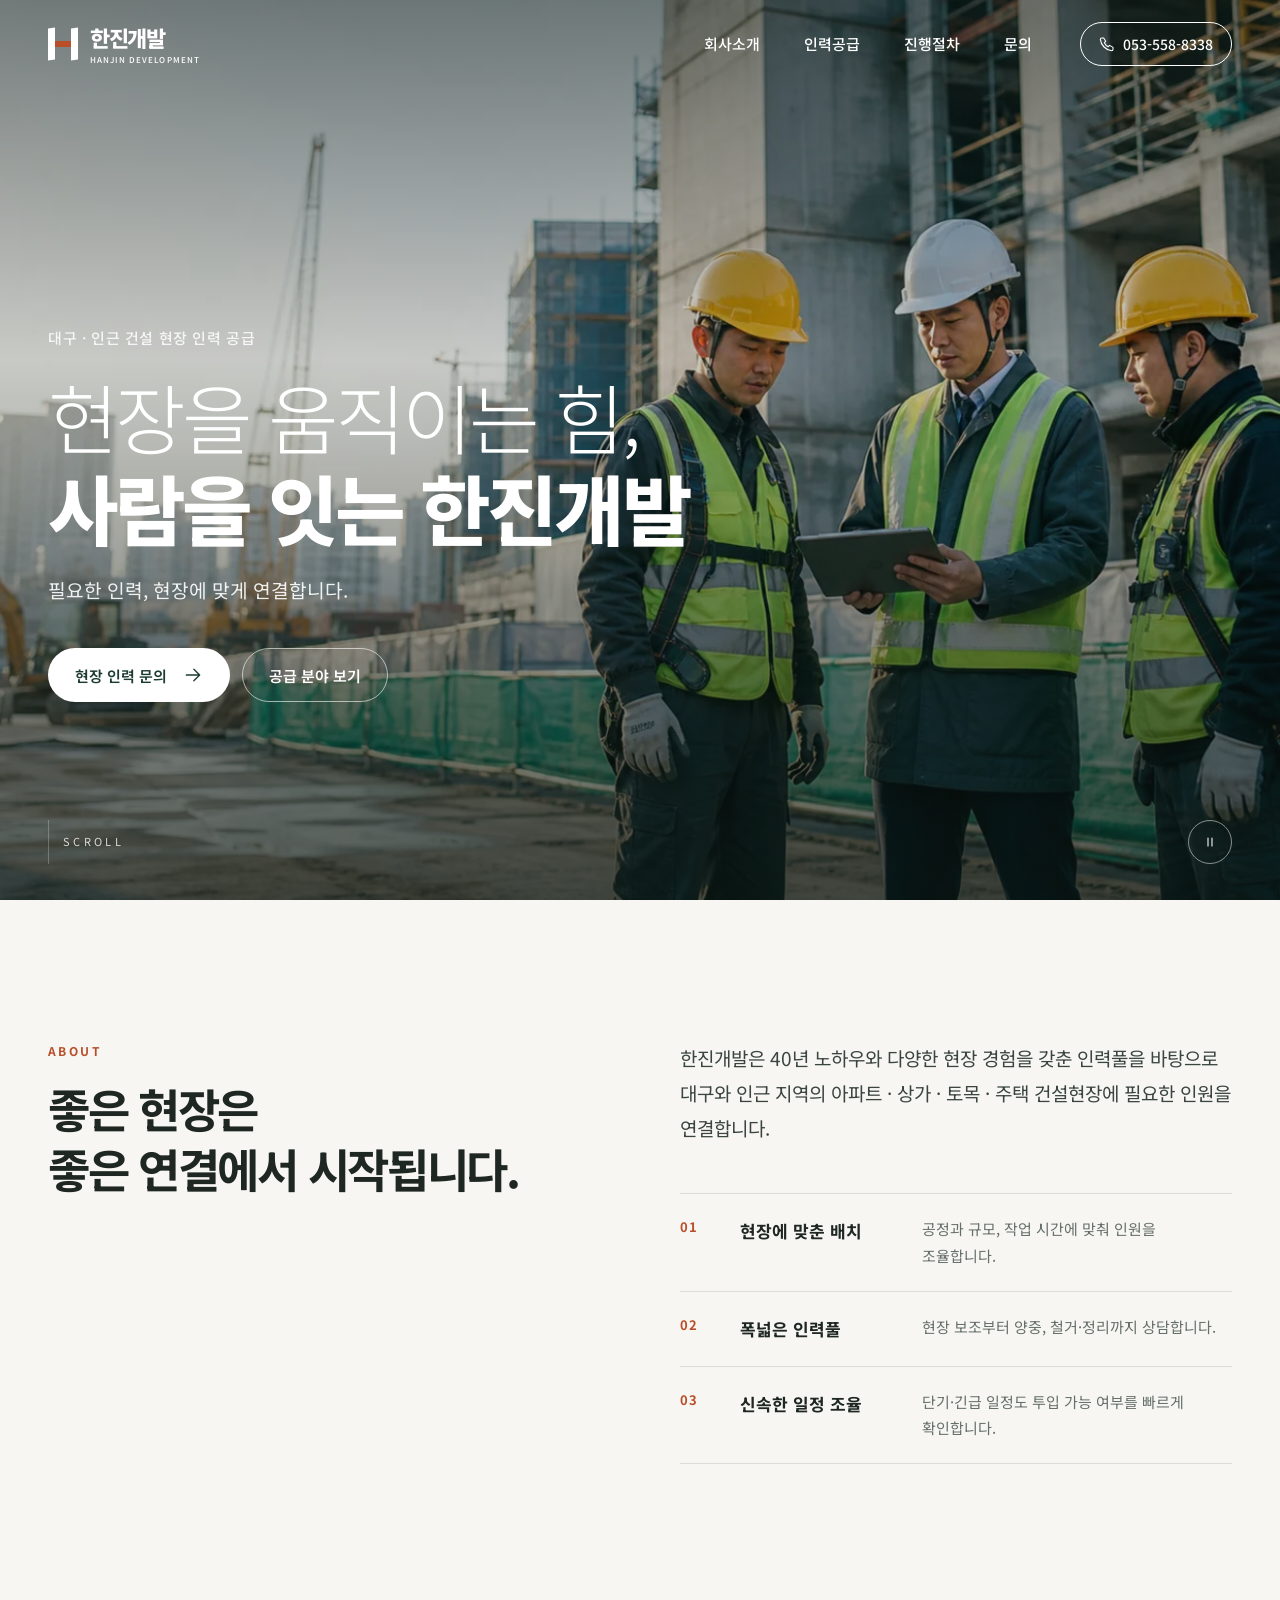
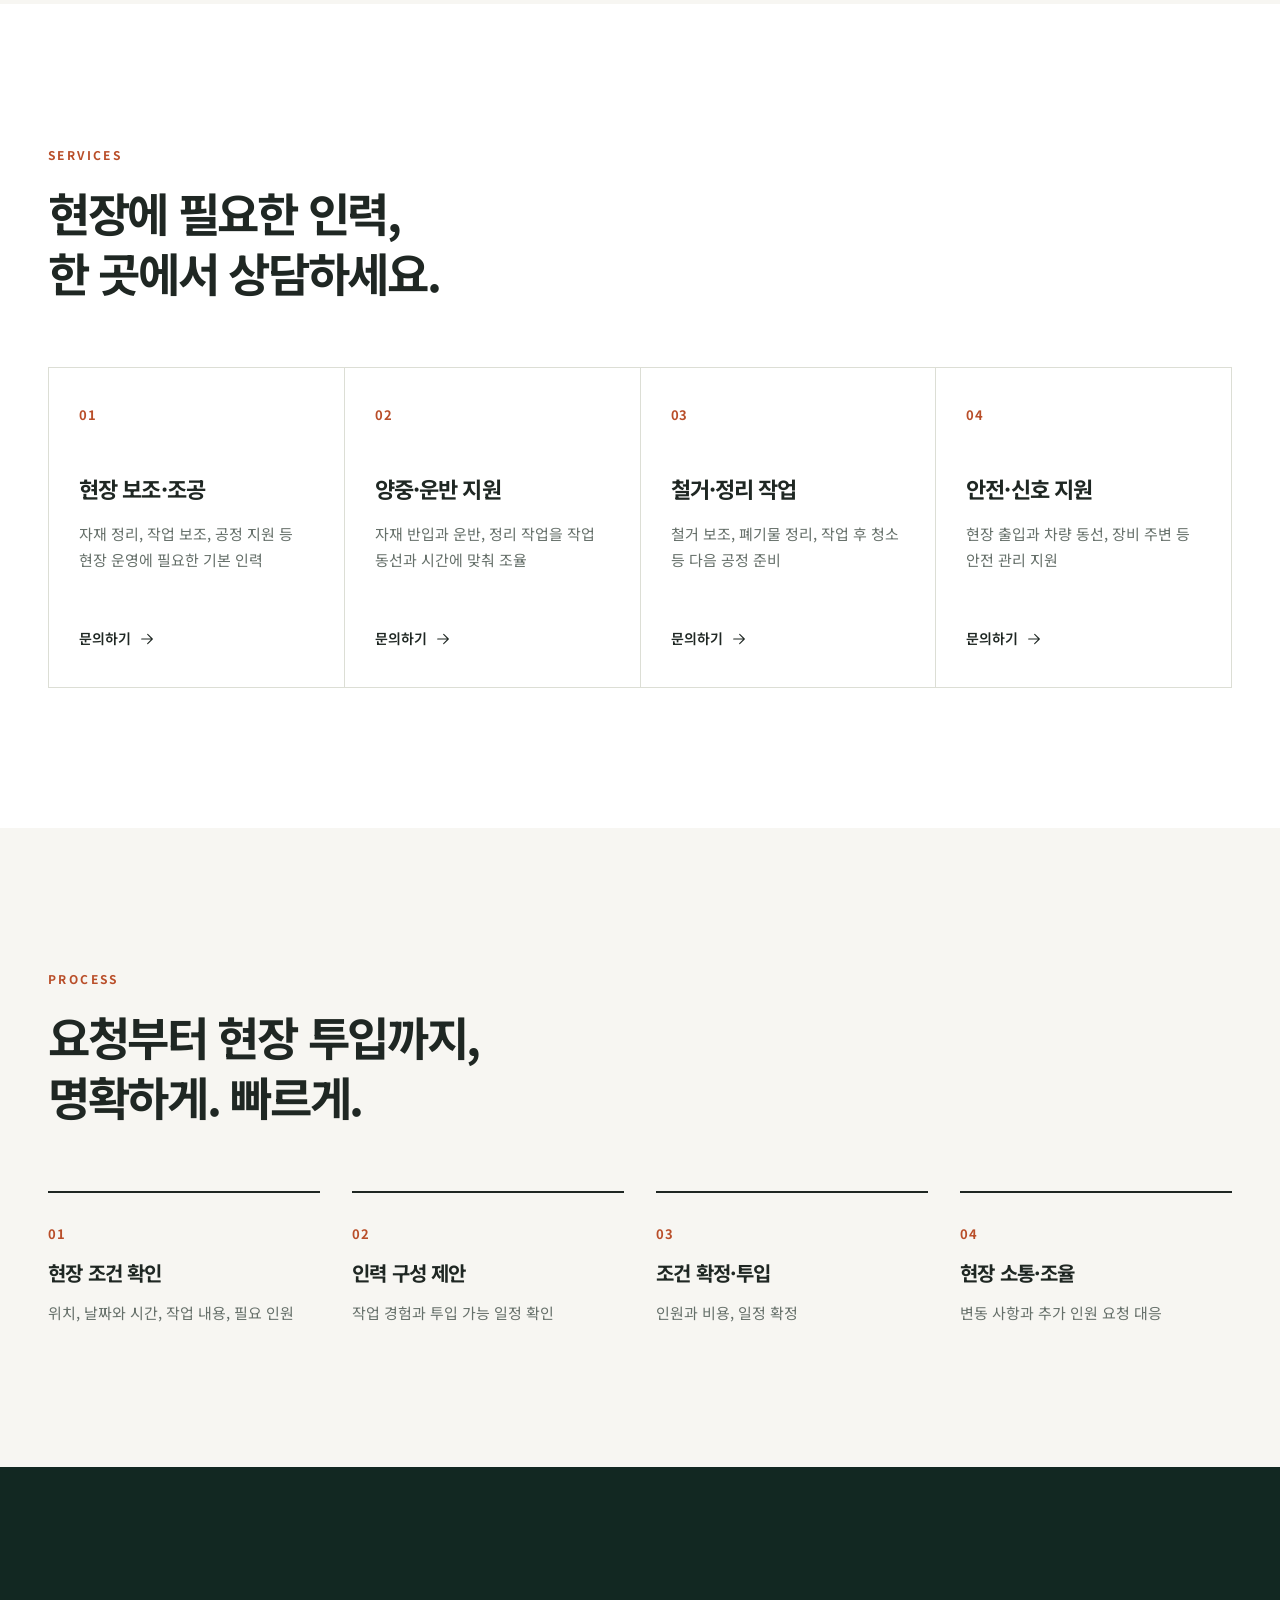
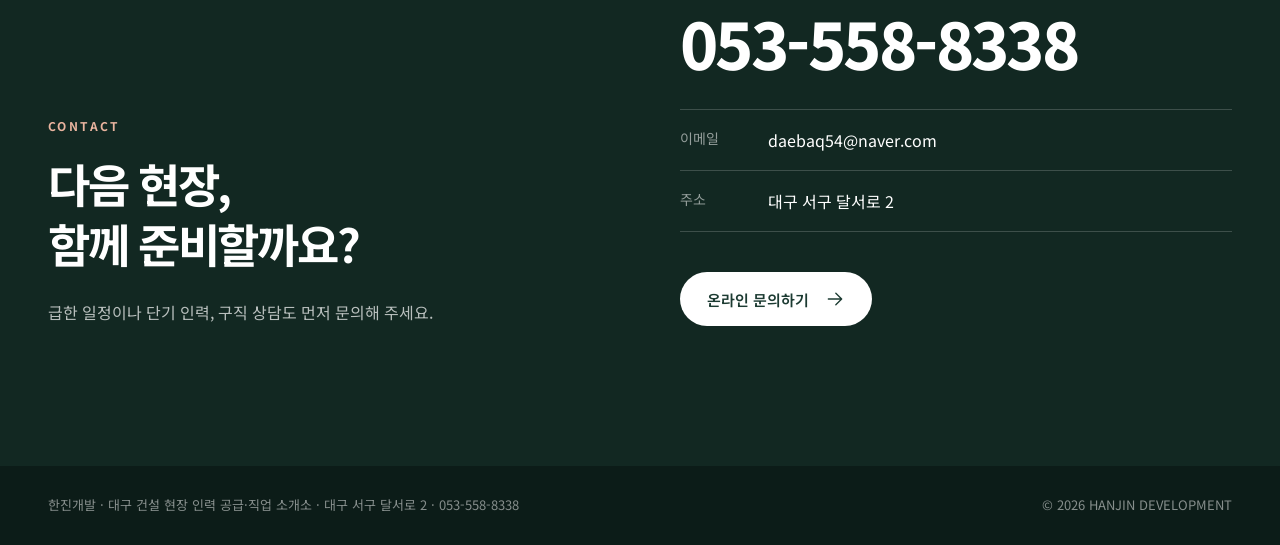
==== stage/index.html @ 6d4c6d48 "Add video-hero stage redesign at /stage/ Full-screen background video hero with a transparent header" ====
<!doctype html>
<html lang="ko">
<head>
  <meta charset="utf-8">
  <meta name="viewport" content="width=device-width, initial-scale=1">
  <meta name="theme-color" content="#1c3b32">
  <meta name="robots" content="noindex">
  <title>한진개발 | 현장과 사람을 잇다</title>
  <meta name="description" content="대구 및 인근 지역 건설 현장 인력 공급 전문 한진개발. 현장 보조, 양중·운반, 철거·정리, 안전·신호 지원을 현장에 맞게 상담합니다. 053-558-8338">
  <meta property="og:title" content="한진개발 | 현장과 사람을 잇다">
  <meta property="og:description" content="필요한 인력, 현장에 맞게 연결합니다. 대구·인근 건설 현장 인력 공급 상담.">
  <meta property="og:type" content="website">
  <meta property="og:locale" content="ko_KR">
  <meta property="og:url" content="https://majitap.github.io/hanjin/stage/">
  <meta property="og:image" content="https://majitap.github.io/hanjin/assets/hero-construction.webp">
  <link rel="icon" type="image/svg+xml" href="../assets/favicon.svg?v=20261015-production">
  <link rel="preconnect" href="https://fonts.googleapis.com">
  <link rel="preconnect" href="https://fonts.gstatic.com" crossorigin>
  <link rel="stylesheet" href="https://fonts.googleapis.com/css2?family=Noto+Sans+KR:wght@300;400;500;700;800&display=swap">
  <link rel="stylesheet" href="styles.css?v=20261016-stage">
  <script src="../email.js?v=20261015-web3forms" defer></script>
  <script src="script.js?v=20261016-stage" defer></script>
</head>
<body>
  <a class="skip-link" href="#main">본문으로 바로가기</a>
  <svg class="svg-defs" xmlns="http://www.w3.org/2000/svg" aria-hidden="true">
    <symbol id="arrow" viewBox="0 0 24 24"><path d="M4 12h15M13 5l7 7-7 7"/></symbol>
    <symbol id="phone" viewBox="0 0 24 24"><path d="m7 3 3 5-2 2c1.4 3 3 4.6 6 6l2-2 5 3v3c0 1-1 2-2 2C10 21 3 14 2 5c0-1 1-2 2-2h3Z"/></symbol>
    <symbol id="pause" viewBox="0 0 24 24"><path d="M9 6v12M15 6v12"/></symbol>
    <symbol id="play" viewBox="0 0 24 24"><path d="M8 5v14l11-7L8 5Z"/></symbol>
  </svg>

  <header class="site-header">
    <div class="header-inner">
      <a class="brand" href="#top" aria-label="한진개발 홈">
        <span class="brand-mark" aria-hidden="true"><i></i><i></i><i></i></span>
        <span class="brand-name">한진개발<small>HANJIN DEVELOPMENT</small></span>
      </a>
      <nav class="main-nav" aria-label="주요 메뉴">
        <a href="#about">회사소개</a><a href="#services">인력공급</a><a href="#process">진행절차</a><a href="#contact">문의</a>
      </nav>
      <a class="header-call" href="tel:053-558-8338"><svg aria-hidden="true" class="icon"><use href="#phone"/></svg><span>053-558-8338</span></a>
      <button class="menu-toggle" type="button" aria-label="메뉴 열기" aria-expanded="false" aria-controls="mobile-nav"><span></span><span></span></button>
    </div>
    <nav id="mobile-nav" class="mobile-nav" aria-label="모바일 메뉴" hidden>
      <a href="#about">회사소개</a><a href="#services">인력공급</a><a href="#process">진행절차</a><a href="#contact">문의</a>
      <a class="mobile-nav-call" href="tel:053-558-8338">053-558-8338</a>
    </nav>
  </header>

  <main id="main">
    <section class="hero" id="top" aria-labelledby="hero-title">
      <video class="hero-video" autoplay muted loop playsinline preload="auto" poster="../assets/hero-construction.webp" aria-hidden="true">
        <source src="assets/hero.mp4" type="video/mp4">
      </video>
      <div class="hero-shade" aria-hidden="true"></div>
      <div class="hero-content">
        <p class="hero-eyebrow">대구 · 인근 건설 현장 인력 공급</p>
        <h1 id="hero-title">현장을 움직이는 힘,<br><strong>사람을 잇는 한진개발</strong></h1>
        <p class="hero-description">필요한 인력, 현장에 맞게 연결합니다.</p>
        <div class="hero-actions">
          <button type="button" class="button button-light" data-inquiry>현장 인력 문의<svg aria-hidden="true" class="icon"><use href="#arrow"/></svg></button>
          <a class="button button-ghost" href="#services">공급 분야 보기</a>
        </div>
      </div>
      <div class="hero-bottom">
        <a class="scroll-cue" href="#about"><span></span>SCROLL</a>
        <button type="button" class="video-toggle" aria-label="배경 영상 일시정지"><svg aria-hidden="true" class="icon"><use href="#pause"/></svg></button>
      </div>
    </section>

    <section class="section about" id="about" aria-labelledby="about-title">
      <div class="container about-grid">
        <div class="reveal">
          <p class="eyebrow">ABOUT</p>
          <h2 id="about-title">좋은 현장은<br>좋은 연결에서 시작됩니다.</h2>
        </div>
        <div class="reveal">
          <p class="lead">한진개발은 40년 노하우와 다양한 현장 경험을 갖춘 인력풀을 바탕으로 대구와 인근 지역의 아파트 · 상가 · 토목 · 주택 건설현장에 필요한 인원을 연결합니다.</p>
          <ul class="strengths">
            <li><span>01</span><strong>현장에 맞춘 배치</strong><p>공정과 규모, 작업 시간에 맞춰 인원을 조율합니다.</p></li>
            <li><span>02</span><strong>폭넓은 인력풀</strong><p>현장 보조부터 양중, 철거·정리까지 상담합니다.</p></li>
            <li><span>03</span><strong>신속한 일정 조율</strong><p>단기·긴급 일정도 투입 가능 여부를 빠르게 확인합니다.</p></li>
          </ul>
        </div>
      </div>
    </section>

    <section class="section services" id="services" aria-labelledby="services-title">
      <div class="container">
        <div class="section-heading reveal">
          <p class="eyebrow">SERVICES</p>
          <h2 id="services-title">현장에 필요한 인력,<br>한 곳에서 상담하세요.</h2>
        </div>
        <div class="service-grid">
          <button type="button" class="service-card reveal" data-service="현장 보조·조공"><span class="service-number">01</span><strong>현장 보조·조공</strong><span class="service-text">자재 정리, 작업 보조, 공정 지원 등 현장 운영에 필요한 기본 인력</span><span class="service-link">문의하기<svg aria-hidden="true" class="icon"><use href="#arrow"/></svg></span></button>
          <button type="button" class="service-card reveal" data-service="양중·운반 지원"><span class="service-number">02</span><strong>양중·운반 지원</strong><span class="service-text">자재 반입과 운반, 정리 작업을 작업 동선과 시간에 맞춰 조율</span><span class="service-link">문의하기<svg aria-hidden="true" class="icon"><use href="#arrow"/></svg></span></button>
          <button type="button" class="service-card reveal" data-service="철거·정리 작업"><span class="service-number">03</span><strong>철거·정리 작업</strong><span class="service-text">철거 보조, 폐기물 정리, 작업 후 청소 등 다음 공정 준비</span><span class="service-link">문의하기<svg aria-hidden="true" class="icon"><use href="#arrow"/></svg></span></button>
          <button type="button" class="service-card reveal" data-service="안전·신호 지원"><span class="service-number">04</span><strong>안전·신호 지원</strong><span class="service-text">현장 출입과 차량 동선, 장비 주변 등 안전 관리 지원</span><span class="service-link">문의하기<svg aria-hidden="true" class="icon"><use href="#arrow"/></svg></span></button>
        </div>
      </div>
    </section>

    <section class="section process" id="process" aria-labelledby="process-title">
      <div class="container">
        <div class="section-heading reveal">
          <p class="eyebrow">PROCESS</p>
          <h2 id="process-title">요청부터 현장 투입까지,<br>명확하게. 빠르게.</h2>
        </div>
        <ol class="process-steps reveal">
          <li><span>01</span><strong>현장 조건 확인</strong><p>위치, 날짜와 시간, 작업 내용, 필요 인원</p></li>
          <li><span>02</span><strong>인력 구성 제안</strong><p>작업 경험과 투입 가능 일정 확인</p></li>
          <li><span>03</span><strong>조건 확정·투입</strong><p>인원과 비용, 일정 확정</p></li>
          <li><span>04</span><strong>현장 소통·조율</strong><p>변동 사항과 추가 인원 요청 대응</p></li>
        </ol>
      </div>
    </section>

    <section class="contact" id="contact" aria-labelledby="contact-title">
      <div class="container contact-grid">
        <div class="reveal">
          <p class="eyebrow">CONTACT</p>
          <h2 id="contact-title">다음 현장,<br>함께 준비할까요?</h2>
          <p class="contact-text">급한 일정이나 단기 인력, 구직 상담도 먼저 문의해 주세요.</p>
        </div>
        <div class="contact-info reveal">
          <a class="contact-phone" href="tel:053-558-8338" aria-label="053-558-8338 전화 상담">053-558-8338</a>
          <dl>
            <div><dt>이메일</dt><dd><a href="mailto:daebaq54@naver.com">daebaq54@naver.com</a></dd></div>
            <div><dt>주소</dt><dd><a href="https://map.naver.com/p/entry/place/19593940" target="_blank" rel="noopener noreferrer">대구 서구 달서로 2</a></dd></div>
          </dl>
          <button type="button" class="button button-light" data-inquiry>온라인 문의하기<svg aria-hidden="true" class="icon"><use href="#arrow"/></svg></button>
        </div>
      </div>
    </section>
  </main>

  <footer class="site-footer"><div class="container footer-inner"><p>한진개발 · 대구 건설 현장 인력 공급·직업 소개소 · 대구 서구 달서로 2 · 053-558-8338</p><p>© <span id="year">2026</span> HANJIN DEVELOPMENT</p></div></footer>

  <dialog class="inquiry-dialog" id="inquiry-dialog" aria-labelledby="inquiry-title"><div class="dialog-content"><button type="button" class="dialog-close" aria-label="문의 작성 닫기">×</button><p class="eyebrow">BUSINESS INQUIRY</p><h2 id="inquiry-title">현장 정보를 알려주세요.</h2><p class="dialog-intro">현장 조건과 연락처를 남겨 주시면 확인 후 안내해 드립니다.<br>작성 후 ‘문의 보내기’를 누르면 바로 접수됩니다.</p><form id="inquiry-form" data-access-key="8304c623-6777-4d4a-8711-2b4ab01175df"><input class="form-honeypot" type="text" name="botcheck" tabindex="-1" autocomplete="off" aria-hidden="true"><label>작업 분야<select name="service" id="inquiry-service"><option>현장 보조·조공</option><option>양중·운반 지원</option><option>철거·정리 작업</option><option>안전·신호 지원</option><option>기타 업무</option></select></label><label>현장 위치<input name="location" autocomplete="off" placeholder="예: 대구 서구 ○○ 현장" maxlength="150" required></label><div class="form-two"><label>투입 희망 날짜<input name="date" type="date" required></label><label>필요 인원<input name="count" type="number" min="1" max="999" placeholder="명" required></label></div><label>담당자 연락처<input name="contact" type="text" autocomplete="off" placeholder="회신받을 전화번호 혹은 이메일 주소" maxlength="254" required></label><label>요청 내용 <span class="optional">선택</span><textarea name="notes" rows="3" placeholder="작업 시간, 업무 내용 등을 적어주세요." maxlength="1500"></textarea></label><div class="form-actions"><button type="submit" class="button button-green"><span class="submit-label">문의 보내기</span><svg aria-hidden="true" class="icon"><use href="#arrow"/></svg></button><button type="button" class="button button-outline" id="copy-inquiry">내용 복사</button></div><p class="form-privacy">입력하신 문의 내용과 연락처는 상담을 위해 메일로 전달됩니다.</p><p class="form-status" id="form-status" role="status" aria-live="polite"></p></form><div id="copy-fallback" hidden><label for="inquiry-preview">문의 내용 (선택해서 복사해 주세요)</label><textarea id="inquiry-preview" rows="8" readonly></textarea></div></div></dialog>
</body>
</html>
---- stage/styles.css ----
:root{--green:#1c3b32;--green-deep:#122822;--orange:#b94e29;--ink:#1f2723;--muted:#66706a;--paper:#f7f6f2;--line:#dcded5;--font:'Noto Sans KR','Malgun Gothic',sans-serif;--header:88px}
*,*::before,*::after{box-sizing:border-box}
html{scroll-behavior:smooth;scroll-padding-top:var(--header)}
body{margin:0;background:var(--paper);color:var(--ink);font-family:var(--font);font-size:16px;line-height:1.75;word-break:keep-all;-webkit-font-smoothing:antialiased}
body.dialog-open,body.menu-open{overflow:hidden}
a{color:inherit;text-decoration:none}
button,input,select,textarea{font:inherit;color:inherit}
button{cursor:pointer}
h1,h2,p,ol,ul,dl,dd{margin:0}
ol,ul{padding:0;list-style:none}
svg{fill:none;stroke:currentColor;stroke-width:1.6;stroke-linecap:round;stroke-linejoin:round}
.icon{width:20px;height:20px;flex-shrink:0}
.svg-defs{position:absolute;width:0;height:0;overflow:hidden}
a:focus-visible,button:focus-visible{outline:3px solid var(--orange);outline-offset:4px}
.skip-link{position:fixed;top:-100px;left:20px;background:var(--green);color:#fff;padding:12px;z-index:100}
.skip-link:focus{top:12px}
.container{width:min(1200px,calc(100% - 96px));margin-inline:auto}
.eyebrow{color:var(--orange);font-size:12px;font-weight:700;letter-spacing:.2em}

/* Header: transparent over the video, solid once scrolled */
.site-header{position:fixed;inset:0 0 auto;z-index:30;color:#fff;transition:background .3s,color .3s,box-shadow .3s}
.site-header.is-solid{background:rgba(247,246,242,.96);color:var(--ink);box-shadow:0 1px 0 var(--line);backdrop-filter:blur(12px)}
.header-inner{height:var(--header);display:flex;align-items:center;gap:48px;padding-inline:48px}
.brand{display:flex;align-items:center;gap:12px}
.brand-mark{position:relative;display:block;width:30px;height:32px}
.brand-mark i{position:absolute;top:0;left:0;width:7px;height:32px;background:currentColor;transform:skewY(-9deg)}
.brand-mark i:nth-child(2){left:23px}
.brand-mark i:nth-child(3){left:7px;top:13px;width:16px;height:6px;transform:none;background:var(--orange)}
.brand-name{font-size:22px;font-weight:800;letter-spacing:-.06em;line-height:1.2}
.brand-name small{display:block;margin-top:5px;font-size:8px;letter-spacing:.14em;font-weight:500}
.main-nav{display:flex;gap:44px;margin-left:auto;font-size:15px;font-weight:500}
.main-nav a{position:relative;padding:8px 0}
.main-nav a::after{content:'';position:absolute;left:0;right:0;bottom:2px;height:2px;background:var(--orange);transform:scaleX(0);transition:transform .25s}
.main-nav a:hover::after,.main-nav a[aria-current]::after{transform:scaleX(1)}
.header-call{display:flex;align-items:center;gap:8px;padding:9px 18px;border:1px solid currentColor;border-radius:999px;font-size:14px;font-weight:500;transition:background .2s,color .2s}
.header-call .icon{width:16px;height:16px}
.header-call:hover{background:#fff;color:var(--green)}
.site-header.is-solid .header-call:hover{background:var(--green);border-color:var(--green);color:#fff}
.menu-toggle{display:none;position:relative;width:44px;height:44px;margin-left:auto;border:0;background:transparent}
.menu-toggle span{position:absolute;left:10px;right:10px;height:2px;background:currentColor;transition:transform .25s}
.menu-toggle span:first-child{top:17px}
.menu-toggle span:last-child{top:25px}
.menu-toggle[aria-expanded=true] span:first-child{transform:translateY(4px) rotate(45deg)}
.menu-toggle[aria-expanded=true] span:last-child{transform:translateY(-4px) rotate(-45deg)}
.mobile-nav{position:fixed;inset:var(--header) 0 0;background:var(--green-deep);color:#fff;display:flex;flex-direction:column;padding:32px 28px;gap:4px}
.mobile-nav[hidden]{display:none}
.mobile-nav a{padding:14px 0;font-size:26px;font-weight:700;letter-spacing:-.04em;border-bottom:1px solid rgba(255,255,255,.12)}
.mobile-nav .mobile-nav-call{margin-top:auto;border:0;color:#e9b49f;font-size:22px}
body.menu-open .site-header{background:var(--green-deep);color:#fff;box-shadow:none}

/* Hero */
.hero{position:relative;height:100vh;height:100svh;min-height:560px;overflow:hidden;color:#fff;background:var(--green-deep) url('../assets/hero-construction.webp') center/cover}
.hero-video{position:absolute;inset:0;width:100%;height:100%;object-fit:cover}
.hero-shade{position:absolute;inset:0;background:linear-gradient(180deg,rgba(10,22,18,.55) 0%,rgba(10,22,18,.2) 40%,rgba(10,22,18,.7) 100%)}
.hero-content{position:absolute;left:0;right:0;bottom:22%;width:min(1200px,calc(100% - 96px));margin-inline:auto;animation:rise 1.2s .2s both}
.hero-eyebrow{font-size:15px;letter-spacing:.04em;font-weight:500;opacity:.85}
.hero h1{margin-top:20px;font-size:clamp(38px,6vw,84px);line-height:1.18;letter-spacing:-.05em;font-weight:300}
.hero h1 strong{font-weight:800}
.hero-description{margin-top:22px;font-size:clamp(16px,1.5vw,20px);opacity:.9}
.hero-actions{display:flex;gap:12px;margin-top:40px;flex-wrap:wrap}
.hero-bottom{position:absolute;left:0;right:0;bottom:36px;width:min(1200px,calc(100% - 96px));margin-inline:auto;display:flex;align-items:center;justify-content:space-between}
.scroll-cue{display:flex;align-items:center;gap:14px;font-size:11px;letter-spacing:.3em;opacity:.8}
.scroll-cue span{position:relative;width:1px;height:44px;background:rgba(255,255,255,.3);overflow:hidden}
.scroll-cue span::after{content:'';position:absolute;left:0;top:-50%;width:1px;height:50%;background:#fff;animation:cue 2s infinite}
.video-toggle{display:grid;place-items:center;width:44px;height:44px;border:1px solid rgba(255,255,255,.5);border-radius:50%;background:transparent;color:#fff}
.video-toggle .icon{width:16px;height:16px}
.video-toggle:hover{background:rgba(255,255,255,.15)}
@keyframes rise{from{opacity:0;transform:translateY(30px)}to{opacity:1;transform:none}}
@keyframes cue{to{top:100%}}

/* Buttons */
.button{display:inline-flex;align-items:center;justify-content:center;gap:16px;min-height:54px;padding:14px 26px;border:1px solid transparent;border-radius:999px;font-size:15px;font-weight:600;line-height:1.4;transition:background .2s,color .2s,transform .2s}
.button:hover{transform:translateY(-2px)}
.button-light{background:#fff;color:var(--green)}
.button-light:hover{background:var(--orange);color:#fff}
.button-ghost{border-color:rgba(255,255,255,.6);color:#fff}
.button-ghost:hover{background:rgba(255,255,255,.12)}
.button-green{background:var(--green);color:#fff}
.button-green:hover{background:#2c5043}
.button-outline{border-color:#98a39a;background:transparent}

/* Sections */
.section{padding-block:140px}
.section h2,.contact h2{margin-top:18px;font-size:clamp(30px,3.6vw,48px);line-height:1.3;letter-spacing:-.05em;font-weight:700}
.section-heading{margin-bottom:64px}
.about-grid{display:grid;grid-template-columns:1fr 1fr;gap:80px;align-items:start}
.lead{font-size:19px;line-height:1.85;color:#3b4540}
.strengths{margin-top:48px;border-top:1px solid var(--line)}
.strengths li{display:grid;grid-template-columns:48px 170px 1fr;gap:12px;padding:22px 0;border-bottom:1px solid var(--line);color:var(--muted);font-size:15px}
.strengths span,.process-steps span,.service-number{color:var(--orange);font-weight:700;font-size:13px;letter-spacing:.06em}
.strengths strong{color:var(--ink);font-size:17px}
.services{background:#fff}
.service-grid{display:grid;grid-template-columns:repeat(4,1fr);border-top:1px solid var(--line);border-left:1px solid var(--line)}
.service-card{display:flex;flex-direction:column;align-items:flex-start;gap:14px;min-height:320px;padding:36px 30px;border:0;border-right:1px solid var(--line);border-bottom:1px solid var(--line);background:transparent;text-align:left;transition:background .3s,color .3s}
.service-card strong{font-size:22px;letter-spacing:-.04em;margin-top:28px}
.service-text{color:var(--muted);font-size:15px;line-height:1.7;transition:color .3s}
.service-link{display:flex;align-items:center;gap:8px;margin-top:auto;font-size:14px;font-weight:600}
.service-link .icon{width:16px;height:16px;transition:transform .25s}
.service-card:hover{background:var(--green);color:#fff}
.service-card:hover .service-text{color:rgba(255,255,255,.75)}
.service-card:hover .service-link .icon{transform:translateX(5px)}
.process-steps{display:grid;grid-template-columns:repeat(4,1fr);gap:32px;counter-reset:step}
.process-steps li{position:relative;display:flex;flex-direction:column;gap:10px;padding-top:30px;border-top:2px solid var(--ink);color:var(--muted);font-size:15px}
.process-steps strong{color:var(--ink);font-size:20px;letter-spacing:-.04em}
.contact{padding-block:140px;background:var(--green-deep);color:#fff}
.contact-grid{display:grid;grid-template-columns:1fr 1fr;gap:80px;align-items:end}
.contact .eyebrow{color:#e9b49f}
.contact-text{margin-top:24px;color:rgba(255,255,255,.7)}
.contact-phone{display:block;font-size:clamp(40px,5vw,68px);font-weight:800;letter-spacing:-.04em;line-height:1.1;transition:color .2s}
.contact-phone:hover{color:#e9b49f}
.contact-info dl{margin:32px 0 40px;border-top:1px solid rgba(255,255,255,.18)}
.contact-info dl div{display:flex;gap:24px;padding:16px 0;border-bottom:1px solid rgba(255,255,255,.18)}
.contact-info dt{width:64px;color:rgba(255,255,255,.55);font-size:14px}
.contact-info dd a:hover{text-decoration:underline;text-underline-offset:4px}
.site-footer{background:#0c1c18;color:rgba(255,255,255,.5);font-size:13px;padding-block:28px}
.footer-inner{display:flex;justify-content:space-between;gap:20px;flex-wrap:wrap}

/* Scroll reveal (enabled by script.js) */
.js .reveal{opacity:0;transform:translateY(36px);transition:opacity .9s,transform .9s}
.js .reveal.is-visible{opacity:1;transform:none}
.service-grid .reveal:nth-child(2){transition-delay:.1s}
.service-grid .reveal:nth-child(3){transition-delay:.2s}
.service-grid .reveal:nth-child(4){transition-delay:.3s}

/* Inquiry dialog (same form as the production page) */
.inquiry-dialog{border:0;border-radius:8px;padding:0;width:min(580px,calc(100% - 32px));max-height:calc(100svh - 40px);background:var(--paper);color:var(--ink);box-shadow:0 24px 90px #091d2140}
.inquiry-dialog::backdrop{background:#0c231ecc;backdrop-filter:blur(3px)}
.dialog-content{position:relative;padding:38px}
.dialog-close{position:absolute;right:20px;top:16px;background:transparent;border:0;font-size:28px;line-height:1;width:35px;height:35px}
.dialog-content h2{font-size:26px;margin-top:13px;font-weight:700;letter-spacing:-.04em}
.dialog-intro{font-size:15px;color:var(--muted);margin:13px 0 26px}
.dialog-content label{display:block;font-size:15px;font-weight:500;margin-bottom:17px}
.dialog-content input,.dialog-content select,.dialog-content textarea{display:block;width:100%;padding:11px 13px;margin-top:7px;background:#fff;border:1px solid #cbd0c5;border-radius:3px;line-height:1.5;color:var(--ink);font-size:16px}
.dialog-content input:focus,.dialog-content select:focus,.dialog-content textarea:focus{outline:2px solid var(--green);outline-offset:1px}
.dialog-content textarea{resize:vertical}
.form-two{display:grid;grid-template-columns:1fr 1fr;gap:15px}
.optional{font-size:12px;color:var(--muted);font-weight:400;margin-left:6px}
.form-actions{display:flex;gap:10px}
.form-actions .button{flex:1;gap:10px;min-height:50px;padding:12px;border-radius:4px}
.form-actions .button-outline{flex:.65}
.form-actions .button:disabled{cursor:wait;opacity:.65;transform:none}
.form-privacy{font-size:12px;line-height:1.7;margin-top:13px;color:var(--muted)}
.form-status{font-size:14px;line-height:1.6;color:var(--green);margin-top:15px}
.form-status:empty{margin-top:0}
.form-status[data-state]{padding:13px 15px;margin-top:16px;border:1px solid #c5d2c7;border-radius:3px;background:#e8eee5}
.form-status[data-state=error]{color:#923d29;background:#f8ebe5;border-color:#e8c1b0}
.form-status[data-state=sending]{color:var(--muted);background:#eeede6;border-color:var(--line)}
.form-honeypot{display:none!important}
#copy-fallback textarea{width:100%;margin-top:8px}

@media (max-width:1024px){
  .main-nav{gap:28px}
  .header-inner{gap:28px;padding-inline:32px}
  .service-grid{grid-template-columns:repeat(2,1fr)}
  .process-steps{grid-template-columns:repeat(2,1fr);row-gap:48px}
}
@media (max-width:860px){
  :root{--header:68px}
  .container,.hero-content,.hero-bottom{width:calc(100% - 48px)}
  .header-inner{padding-inline:20px}
  .brand-name{font-size:19px}
  .main-nav,.header-call{display:none}
  .menu-toggle{display:block}
  .hero-content{bottom:20%}
  .hero-actions .button{flex:1 1 auto}
  .section,.contact{padding-block:96px}
  .section-heading{margin-bottom:44px}
  .about-grid,.contact-grid{grid-template-columns:1fr;gap:44px}
  .lead{font-size:17px}
  .strengths li{grid-template-columns:40px 1fr;row-gap:4px}
  .strengths li p{grid-column:2}
}
@media (max-width:560px){
  .service-grid,.process-steps{grid-template-columns:1fr}
  .service-card{min-height:auto;padding:30px 24px}
  .service-card strong{margin-top:8px}
  .dialog-content{padding:32px 22px}
  .form-actions{flex-direction:column}
}
@media (prefers-reduced-motion:reduce){
  html{scroll-behavior:auto}
  .hero-content,.scroll-cue span::after{animation:none}
  .js .reveal{opacity:1;transform:none;transition:none}
}
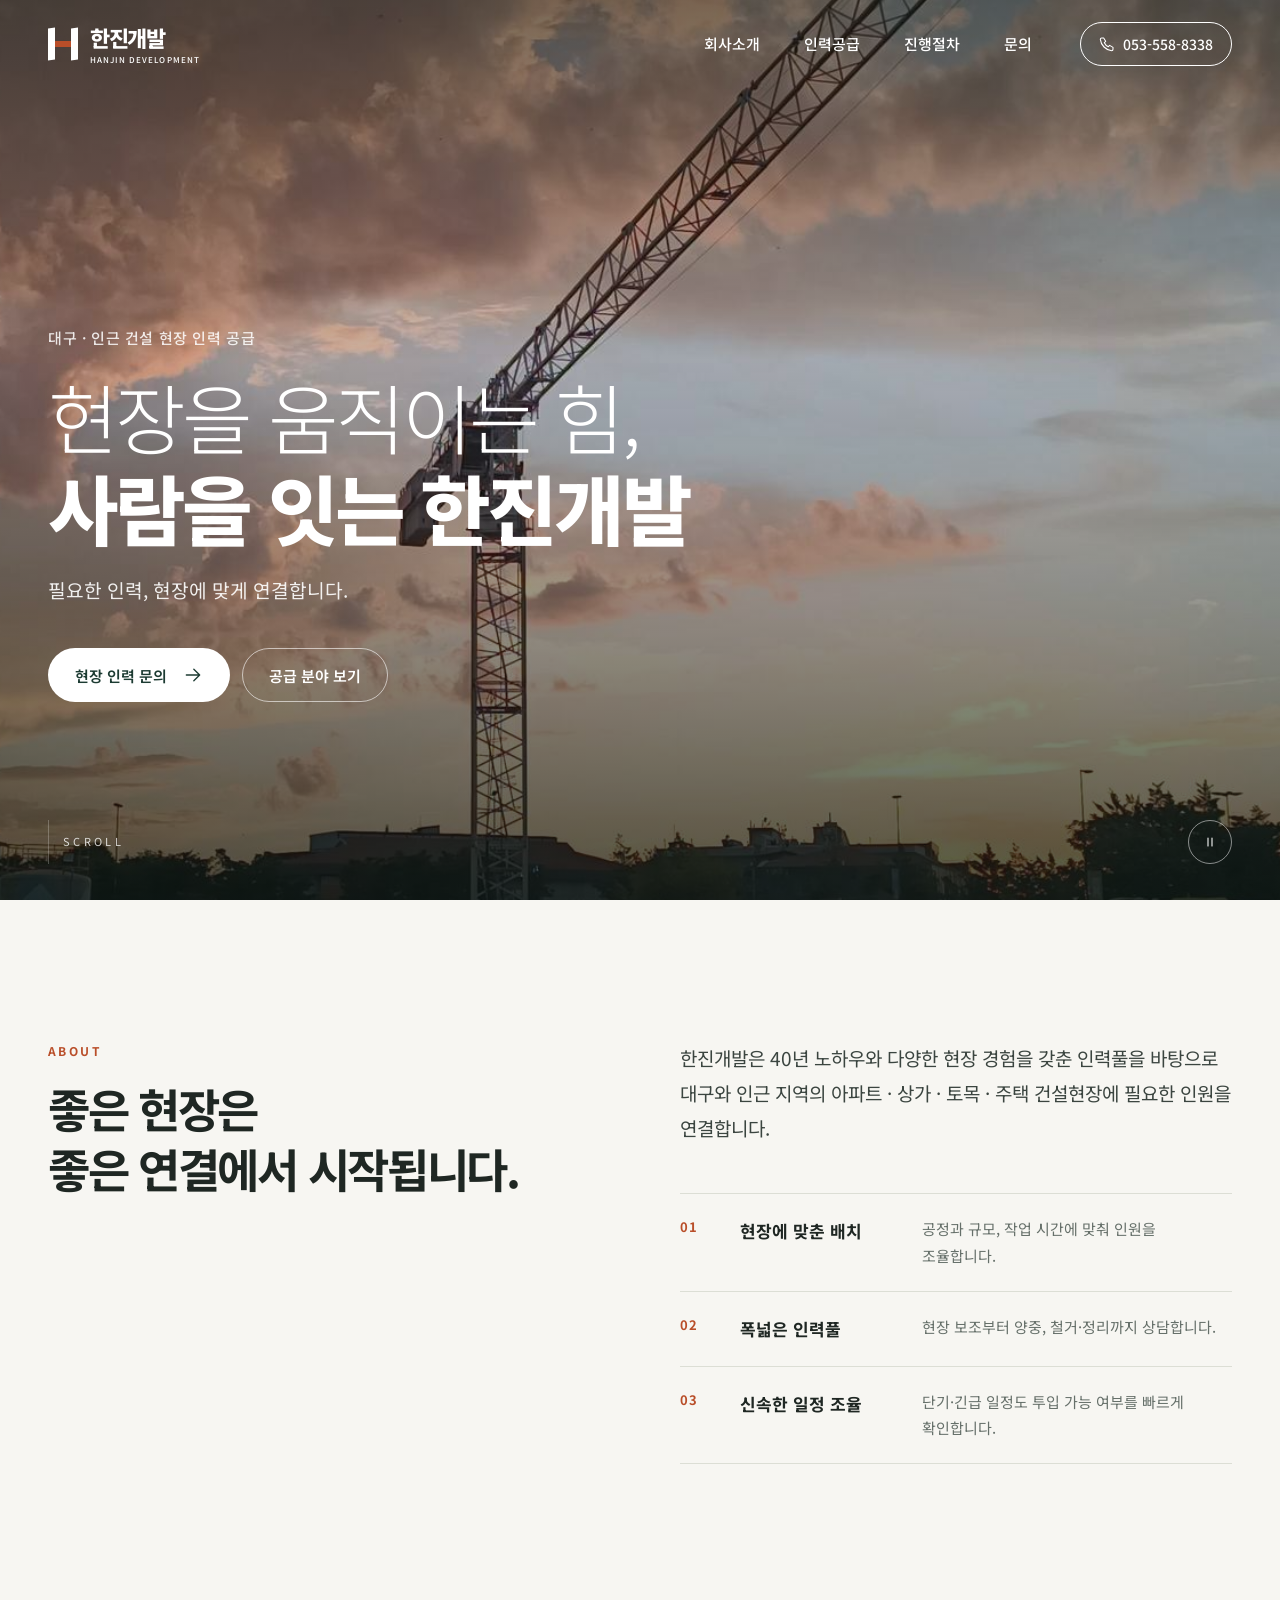
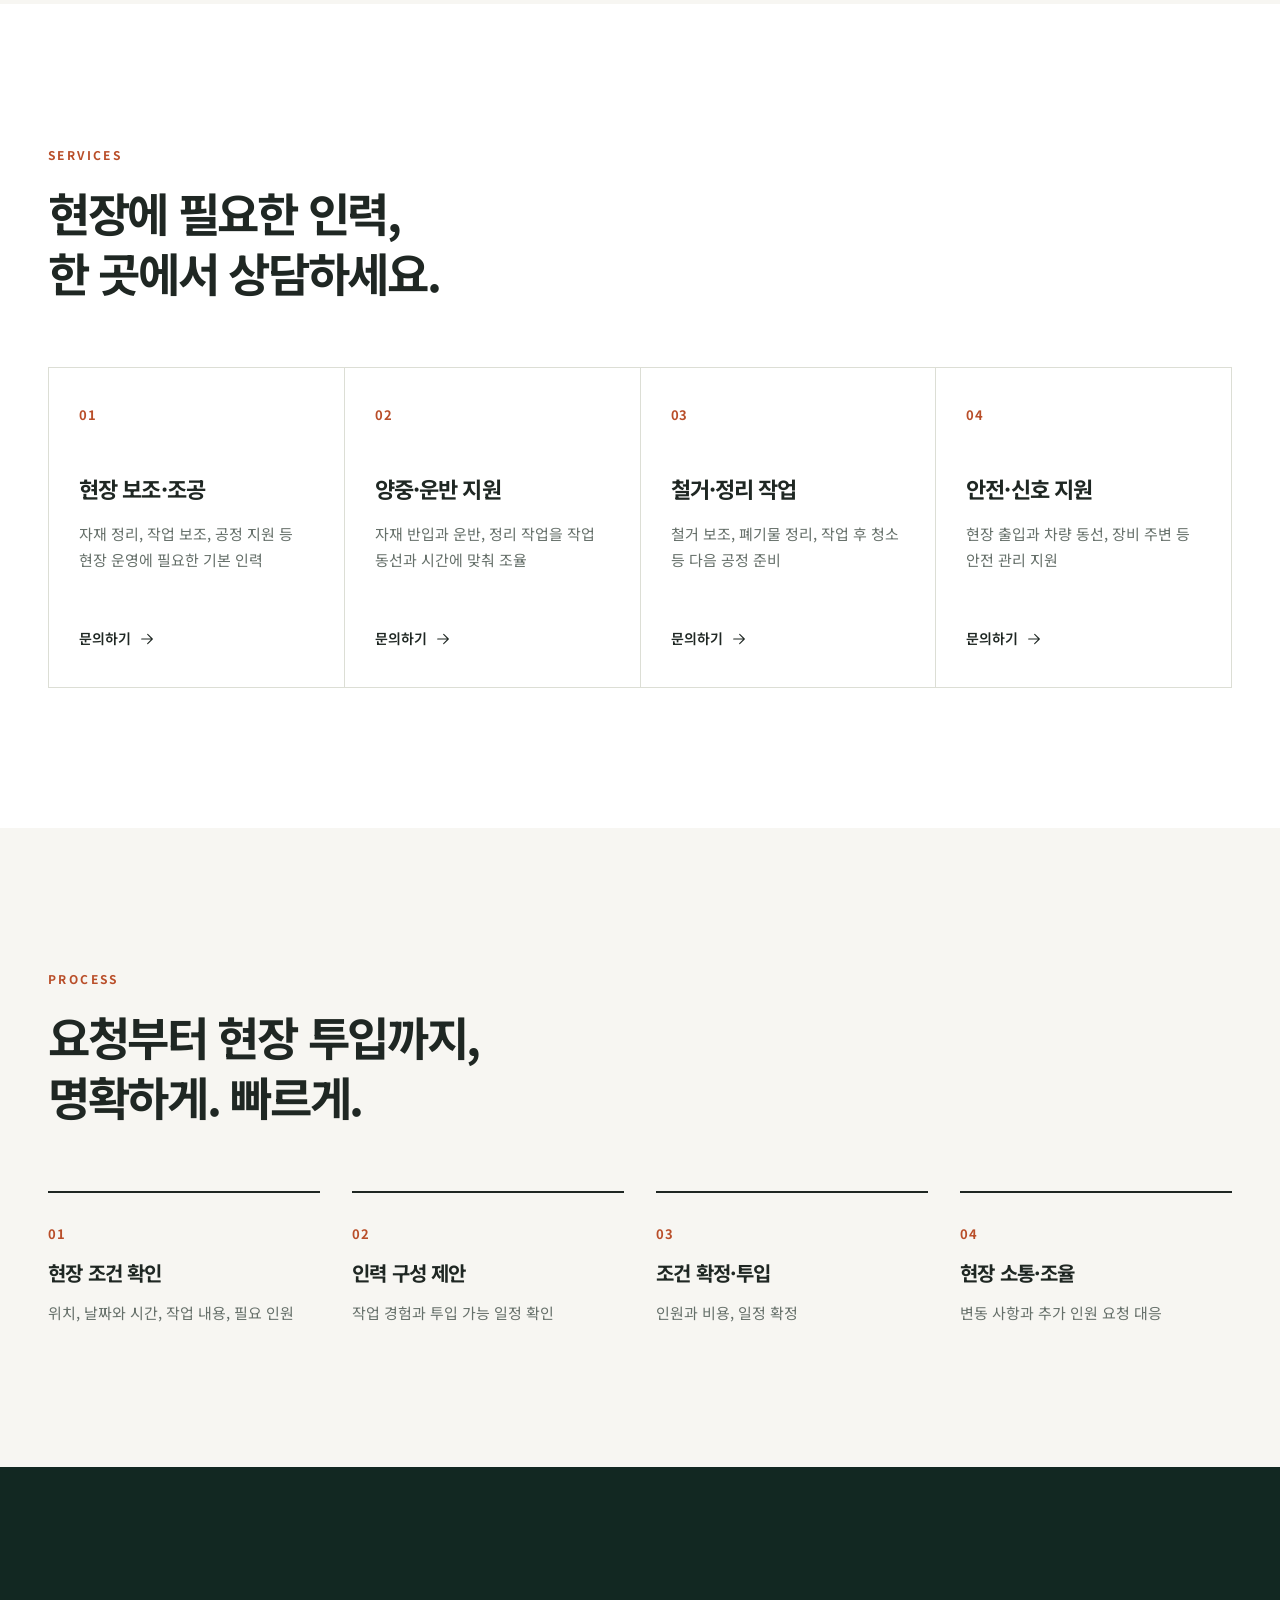
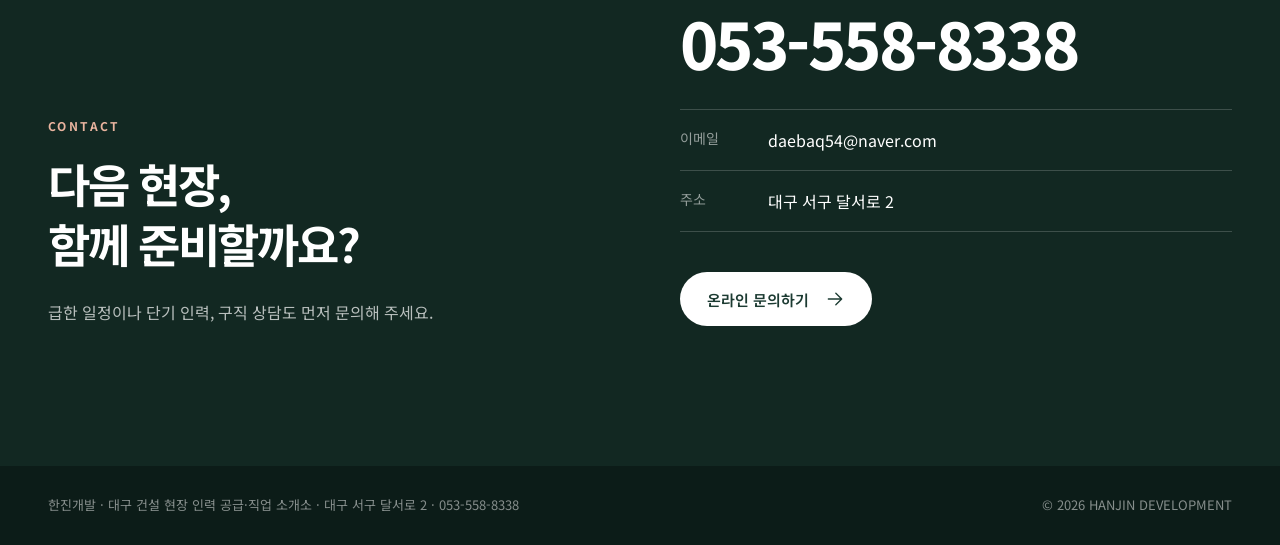
==== commit 64cd50fa: "Swap stage hero video for a location-neutral sunset crane clip The previous clip showed a Hong Kong " ====
--- a/stage/index.html
+++ b/stage/index.html
@@ -17,7 +17,7 @@
   <link rel="preconnect" href="https://fonts.googleapis.com">
   <link rel="preconnect" href="https://fonts.gstatic.com" crossorigin>
   <link rel="stylesheet" href="https://fonts.googleapis.com/css2?family=Noto+Sans+KR:wght@300;400;500;700;800&display=swap">
-  <link rel="stylesheet" href="styles.css?v=20261016-stage">
+  <link rel="stylesheet" href="styles.css?v=20261016-sunset">
   <script src="../email.js?v=20261015-web3forms" defer></script>
   <script src="script.js?v=20261016-stage" defer></script>
 </head>
@@ -50,7 +50,7 @@
 
   <main id="main">
     <section class="hero" id="top" aria-labelledby="hero-title">
-      <video class="hero-video" autoplay muted loop playsinline preload="auto" poster="../assets/hero-construction.webp" aria-hidden="true">
+      <video class="hero-video" autoplay muted loop playsinline preload="auto" poster="assets/hero-poster.jpg" aria-hidden="true">
         <source src="assets/hero.mp4" type="video/mp4">
       </video>
       <div class="hero-shade" aria-hidden="true"></div>
@@ -137,6 +137,45 @@
 
   <footer class="site-footer"><div class="container footer-inner"><p>한진개발 · 대구 건설 현장 인력 공급·직업 소개소 · 대구 서구 달서로 2 · 053-558-8338</p><p>© <span id="year">2026</span> HANJIN DEVELOPMENT</p></div></footer>
 
-  <dialog class="inquiry-dialog" id="inquiry-dialog" aria-labelledby="inquiry-title"><div class="dialog-content"><button type="button" class="dialog-close" aria-label="문의 작성 닫기">×</button><p class="eyebrow">BUSINESS INQUIRY</p><h2 id="inquiry-title">현장 정보를 알려주세요.</h2><p class="dialog-intro">현장 조건과 연락처를 남겨 주시면 확인 후 안내해 드립니다.<br>작성 후 ‘문의 보내기’를 누르면 바로 접수됩니다.</p><form id="inquiry-form" data-access-key="8304c623-6777-4d4a-8711-2b4ab01175df"><input class="form-honeypot" type="text" name="botcheck" tabindex="-1" autocomplete="off" aria-hidden="true"><label>작업 분야<select name="service" id="inquiry-service"><option>현장 보조·조공</option><option>양중·운반 지원</option><option>철거·정리 작업</option><option>안전·신호 지원</option><option>기타 업무</option></select></label><label>현장 위치<input name="location" autocomplete="off" placeholder="예: 대구 서구 ○○ 현장" maxlength="150" required></label><div class="form-two"><label>투입 희망 날짜<input name="date" type="date" required></label><label>필요 인원<input name="count" type="number" min="1" max="999" placeholder="명" required></label></div><label>담당자 연락처<input name="contact" type="text" autocomplete="off" placeholder="회신받을 전화번호 혹은 이메일 주소" maxlength="254" required></label><label>요청 내용 <span class="optional">선택</span><textarea name="notes" rows="3" placeholder="작업 시간, 업무 내용 등을 적어주세요." maxlength="1500"></textarea></label><div class="form-actions"><button type="submit" class="button button-green"><span class="submit-label">문의 보내기</span><svg aria-hidden="true" class="icon"><use href="#arrow"/></svg></button><button type="button" class="button button-outline" id="copy-inquiry">내용 복사</button></div><p class="form-privacy">입력하신 문의 내용과 연락처는 상담을 위해 메일로 전달됩니다.</p><p class="form-status" id="form-status" role="status" aria-live="polite"></p></form><div id="copy-fallback" hidden><label for="inquiry-preview">문의 내용 (선택해서 복사해 주세요)</label><textarea id="inquiry-preview" rows="8" readonly></textarea></div></div></dialog>
+  <dialog class="inquiry-dialog" id="inquiry-dialog" aria-labelledby="inquiry-title">
+    <div class="inquiry-layout">
+      <aside class="inquiry-side">
+        <div class="inquiry-side-text">
+          <p class="inquiry-side-kicker">한진개발 현장 인력 문의</p>
+          <p class="inquiry-side-quote">어떤 현장인지 알려주시면<br>맞는 사람을 찾아 연락드릴게요.</p>
+          <a class="inquiry-side-phone" href="tel:053-558-8338"><span>급하시면 전화가 빠릅니다</span>053-558-8338</a>
+        </div>
+      </aside>
+      <div class="inquiry-main">
+        <button type="button" class="dialog-close" aria-label="문의 작성 닫기"><svg aria-hidden="true" viewBox="0 0 24 24"><path d="M6 6l12 12M18 6 6 18"/></svg></button>
+        <h2 id="inquiry-title">현장 정보를 알려주세요</h2>
+        <p class="dialog-intro">네 가지만 적어 주시면 확인 후 연락드립니다.</p>
+        <form id="inquiry-form" data-access-key="8304c623-6777-4d4a-8711-2b4ab01175df">
+          <input class="form-honeypot" type="text" name="botcheck" tabindex="-1" autocomplete="off" aria-hidden="true">
+          <fieldset class="field service-field">
+            <legend>어떤 일이 필요하세요?</legend>
+            <div class="service-chips">
+              <label><input type="radio" name="service" value="현장 보조·조공" checked><span>현장 보조·조공</span></label>
+              <label><input type="radio" name="service" value="양중·운반 지원"><span>양중·운반</span></label>
+              <label><input type="radio" name="service" value="철거·정리 작업"><span>철거·정리</span></label>
+              <label><input type="radio" name="service" value="안전·신호 지원"><span>안전·신호</span></label>
+              <label><input type="radio" name="service" value="기타 업무"><span>기타</span></label>
+            </div>
+          </fieldset>
+          <label class="field">현장 위치<input name="location" autocomplete="off" placeholder="대구 서구 ○○ 현장" maxlength="150" required></label>
+          <div class="form-two">
+            <label class="field">투입 날짜<input name="date" type="date" required></label>
+            <label class="field">필요 인원<span class="input-suffix"><input name="count" type="number" min="1" max="999" inputmode="numeric" placeholder="0" required><span aria-hidden="true">명</span></span></label>
+          </div>
+          <label class="field">회신 받을 연락처<input name="contact" type="text" autocomplete="off" placeholder="전화번호 또는 이메일" maxlength="254" required></label>
+          <label class="field">더 전할 말 <span class="optional">선택</span><textarea name="notes" rows="2" placeholder="작업 시간, 업무 내용 등" maxlength="1500"></textarea></label>
+          <button type="submit" class="submit-button"><span class="submit-label">문의 보내기</span><svg aria-hidden="true" class="icon"><use href="#arrow"/></svg></button>
+          <p class="form-foot"><span>남겨주신 내용과 연락처는 상담을 위해 메일로 전달됩니다.</span><button type="button" class="copy-button" id="copy-inquiry">내용 복사</button></p>
+          <p class="form-status" id="form-status" role="status" aria-live="polite"></p>
+        </form>
+        <div id="copy-fallback" hidden><label for="inquiry-preview">문의 내용 (선택해서 복사해 주세요)</label><textarea id="inquiry-preview" rows="8" readonly></textarea></div>
+      </div>
+    </div>
+  </dialog>
 </body>
 </html>
--- a/stage/styles.css
+++ b/stage/styles.css
@@ -49,8 +49,10 @@
 body.menu-open .site-header{background:var(--green-deep);color:#fff;box-shadow:none}
 
 /* Hero */
-.hero{position:relative;height:100vh;height:100svh;min-height:560px;overflow:hidden;color:#fff;background:var(--green-deep) url('../assets/hero-construction.webp') center/cover}
+.hero{position:relative;height:100vh;height:100svh;min-height:560px;overflow:hidden;color:#fff;background:#2a2421}
 .hero-video{position:absolute;inset:0;width:100%;height:100%;object-fit:cover}
+/* The left quarter of the clip shows a billboard and distant signage; zoom in from the right to keep it out of frame. */
+@media (min-width:861px){.hero-video{transform:scale(1.37);transform-origin:100% 50%}}
 .hero-shade{position:absolute;inset:0;background:linear-gradient(180deg,rgba(10,22,18,.55) 0%,rgba(10,22,18,.2) 40%,rgba(10,22,18,.7) 100%)}
 .hero-content{position:absolute;left:0;right:0;bottom:22%;width:min(1200px,calc(100% - 96px));margin-inline:auto;animation:rise 1.2s .2s both}
 .hero-eyebrow{font-size:15px;letter-spacing:.04em;font-weight:500;opacity:.85}
@@ -75,9 +77,6 @@
 .button-light:hover{background:var(--orange);color:#fff}
 .button-ghost{border-color:rgba(255,255,255,.6);color:#fff}
 .button-ghost:hover{background:rgba(255,255,255,.12)}
-.button-green{background:var(--green);color:#fff}
-.button-green:hover{background:#2c5043}
-.button-outline{border-color:#98a39a;background:transparent}
 
 /* Sections */
 .section{padding-block:140px}
@@ -122,31 +121,59 @@
 .service-grid .reveal:nth-child(3){transition-delay:.2s}
 .service-grid .reveal:nth-child(4){transition-delay:.3s}
 
-/* Inquiry dialog (same form as the production page) */
-.inquiry-dialog{border:0;border-radius:8px;padding:0;width:min(580px,calc(100% - 32px));max-height:calc(100svh - 40px);background:var(--paper);color:var(--ink);box-shadow:0 24px 90px #091d2140}
-.inquiry-dialog::backdrop{background:#0c231ecc;backdrop-filter:blur(3px)}
-.dialog-content{position:relative;padding:38px}
-.dialog-close{position:absolute;right:20px;top:16px;background:transparent;border:0;font-size:28px;line-height:1;width:35px;height:35px}
-.dialog-content h2{font-size:26px;margin-top:13px;font-weight:700;letter-spacing:-.04em}
-.dialog-intro{font-size:15px;color:var(--muted);margin:13px 0 26px}
-.dialog-content label{display:block;font-size:15px;font-weight:500;margin-bottom:17px}
-.dialog-content input,.dialog-content select,.dialog-content textarea{display:block;width:100%;padding:11px 13px;margin-top:7px;background:#fff;border:1px solid #cbd0c5;border-radius:3px;line-height:1.5;color:var(--ink);font-size:16px}
-.dialog-content input:focus,.dialog-content select:focus,.dialog-content textarea:focus{outline:2px solid var(--green);outline-offset:1px}
-.dialog-content textarea{resize:vertical}
-.form-two{display:grid;grid-template-columns:1fr 1fr;gap:15px}
-.optional{font-size:12px;color:var(--muted);font-weight:400;margin-left:6px}
-.form-actions{display:flex;gap:10px}
-.form-actions .button{flex:1;gap:10px;min-height:50px;padding:12px;border-radius:4px}
-.form-actions .button-outline{flex:.65}
-.form-actions .button:disabled{cursor:wait;opacity:.65;transform:none}
-.form-privacy{font-size:12px;line-height:1.7;margin-top:13px;color:var(--muted)}
-.form-status{font-size:14px;line-height:1.6;color:var(--green);margin-top:15px}
+/* Inquiry dialog: photo panel + form (fields and IDs match script.js) */
+.inquiry-dialog{border:0;border-radius:16px;padding:0;width:min(920px,calc(100% - 32px));max-height:calc(100svh - 40px);overflow:hidden;background:var(--paper);color:var(--ink);box-shadow:0 30px 100px rgba(6,18,15,.45)}
+.inquiry-dialog[open]{animation:dialog-in .35s ease-out}
+.inquiry-dialog::backdrop{background:rgba(9,22,18,.72);backdrop-filter:blur(4px)}
+@keyframes dialog-in{from{opacity:0;transform:translateY(18px) scale(.98)}to{opacity:1;transform:none}}
+.inquiry-layout{display:grid;grid-template-columns:340px 1fr;max-height:calc(100svh - 40px)}
+.inquiry-side{display:flex;align-items:flex-end;padding:36px;color:#fff;background:linear-gradient(180deg,rgba(12,28,24,.15) 20%,rgba(12,28,24,.88) 100%),url('../assets/hero-construction.webp') 62% center/cover}
+.inquiry-side-kicker{font-size:13px;font-weight:500;opacity:.75}
+.inquiry-side-quote{margin-top:12px;font-size:23px;font-weight:500;line-height:1.5;letter-spacing:-.04em}
+.inquiry-side-phone{display:block;margin-top:28px;padding-top:20px;border-top:1px solid rgba(255,255,255,.25);font-size:26px;font-weight:800;letter-spacing:-.02em;line-height:1.3}
+.inquiry-side-phone span{display:block;margin-bottom:4px;font-size:13px;font-weight:400;opacity:.7;letter-spacing:0}
+.inquiry-side-phone:hover{color:#f0c3b1}
+.inquiry-main{position:relative;padding:44px 44px 34px;overflow-y:auto;max-height:calc(100svh - 40px)}
+.inquiry-main h2{padding-right:48px;font-size:28px;font-weight:700;letter-spacing:-.045em;line-height:1.3}
+.dialog-intro{margin:8px 0 30px;font-size:15px;color:var(--muted)}
+.dialog-close{position:absolute;top:20px;right:20px;display:grid;place-items:center;width:40px;height:40px;border:0;border-radius:50%;background:rgba(31,39,35,.06);transition:background .2s}
+.dialog-close:hover{background:rgba(31,39,35,.12)}
+.dialog-close svg{width:18px;height:18px;stroke-width:1.8}
+.field{display:block;margin:0 0 24px;font-size:14px;font-weight:600;color:#3b4540}
+fieldset.field{border:0;padding:0;min-width:0}
+.field legend{padding:0;margin-bottom:10px}
+.field input,.field textarea{display:block;width:100%;margin-top:4px;padding:10px 0;border:0;border-bottom:1.5px solid #cfd3ca;border-radius:0;background:transparent;color:var(--ink);font-size:17px;font-weight:400;line-height:1.5;transition:border-color .2s,box-shadow .2s}
+.field input::placeholder,.field textarea::placeholder{color:#a3aaa4}
+.field input:focus,.field textarea:focus{outline:0;border-bottom-color:var(--green);box-shadow:0 1px 0 var(--green)}
+.field textarea{resize:vertical;min-height:48px}
+.service-chips{display:flex;flex-wrap:wrap;gap:8px}
+.service-chips label{position:relative}
+.service-chips input{position:absolute;inset:0;margin:0;opacity:0;cursor:pointer}
+.service-chips span{display:inline-block;padding:8px 14px;border:1px solid #cfd3ca;border-radius:999px;background:#fff;font-size:14px;font-weight:500;color:var(--ink);transition:background .2s,color .2s,border-color .2s}
+.service-chips label:hover span{border-color:var(--green)}
+.service-chips input:checked+span{background:var(--green);border-color:var(--green);color:#fff}
+.service-chips input:focus-visible+span{outline:3px solid var(--orange);outline-offset:2px}
+.input-suffix{position:relative;display:block}
+.input-suffix input{padding-right:28px;-moz-appearance:textfield}
+.input-suffix input::-webkit-inner-spin-button,.input-suffix input::-webkit-outer-spin-button{-webkit-appearance:none;margin:0}
+.input-suffix span{position:absolute;right:0;bottom:11px;font-size:16px;font-weight:500;color:var(--muted)}
+.form-two{display:grid;grid-template-columns:1fr 1fr;gap:28px}
+.optional{margin-left:4px;font-size:12px;font-weight:400;color:#8a928c}
+.submit-button{display:flex;align-items:center;justify-content:center;gap:12px;width:100%;min-height:56px;margin-top:6px;border:0;border-radius:12px;background:var(--green);color:#fff;font-size:16px;font-weight:700;transition:background .2s}
+.submit-button:hover{background:var(--orange)}
+.submit-button .icon{width:18px;height:18px;transition:transform .25s}
+.submit-button:hover .icon{transform:translateX(4px)}
+.submit-button:disabled,.copy-button:disabled{cursor:wait;opacity:.6}
+.form-foot{display:flex;justify-content:space-between;align-items:baseline;gap:16px;margin-top:14px;font-size:12.5px;line-height:1.6;color:var(--muted)}
+.copy-button{flex-shrink:0;padding:0;border:0;background:none;font-size:13px;font-weight:600;color:var(--ink);text-decoration:underline;text-underline-offset:3px}
+.form-status{margin-top:16px;font-size:14px;line-height:1.6;color:var(--green)}
 .form-status:empty{margin-top:0}
-.form-status[data-state]{padding:13px 15px;margin-top:16px;border:1px solid #c5d2c7;border-radius:3px;background:#e8eee5}
+.form-status[data-state]{padding:13px 15px;border:1px solid #c5d2c7;border-radius:10px;background:#e8eee5}
 .form-status[data-state=error]{color:#923d29;background:#f8ebe5;border-color:#e8c1b0}
 .form-status[data-state=sending]{color:var(--muted);background:#eeede6;border-color:var(--line)}
 .form-honeypot{display:none!important}
-#copy-fallback textarea{width:100%;margin-top:8px}
+#copy-fallback label{display:block;margin-top:18px;font-size:14px;font-weight:600}
+#copy-fallback textarea{width:100%;margin-top:8px;padding:12px;border:1px solid var(--line);border-radius:10px;background:#fff;font-size:14px}
 
 @media (max-width:1024px){
   .main-nav{gap:28px}
@@ -170,15 +197,27 @@
   .strengths li{grid-template-columns:40px 1fr;row-gap:4px}
   .strengths li p{grid-column:2}
 }
+@media (max-width:760px){
+  .inquiry-dialog{width:calc(100% - 24px);max-height:calc(100svh - 24px)}
+  .inquiry-layout{grid-template-columns:1fr;grid-template-rows:auto 1fr;max-height:calc(100svh - 24px)}
+  .inquiry-side{padding:20px 24px;background-position:center 30%}
+  .inquiry-side-quote{display:none}
+  .inquiry-side-phone{margin-top:6px;padding-top:0;border-top:0;font-size:21px}
+  .inquiry-side-phone span{display:inline;margin-right:8px}
+  .inquiry-main{max-height:none;min-height:0;padding:30px 22px 26px}
+  .inquiry-main h2{font-size:24px}
+  .dialog-intro{margin-bottom:24px}
+}
 @media (max-width:560px){
   .service-grid,.process-steps{grid-template-columns:1fr}
   .service-card{min-height:auto;padding:30px 24px}
   .service-card strong{margin-top:8px}
-  .dialog-content{padding:32px 22px}
-  .form-actions{flex-direction:column}
+  .form-two{gap:20px}
+  .form-foot{flex-direction:column;gap:6px}
 }
 @media (prefers-reduced-motion:reduce){
   html{scroll-behavior:auto}
   .hero-content,.scroll-cue span::after{animation:none}
   .js .reveal{opacity:1;transform:none;transition:none}
-}
+  .inquiry-dialog[open]{animation:none}
+}
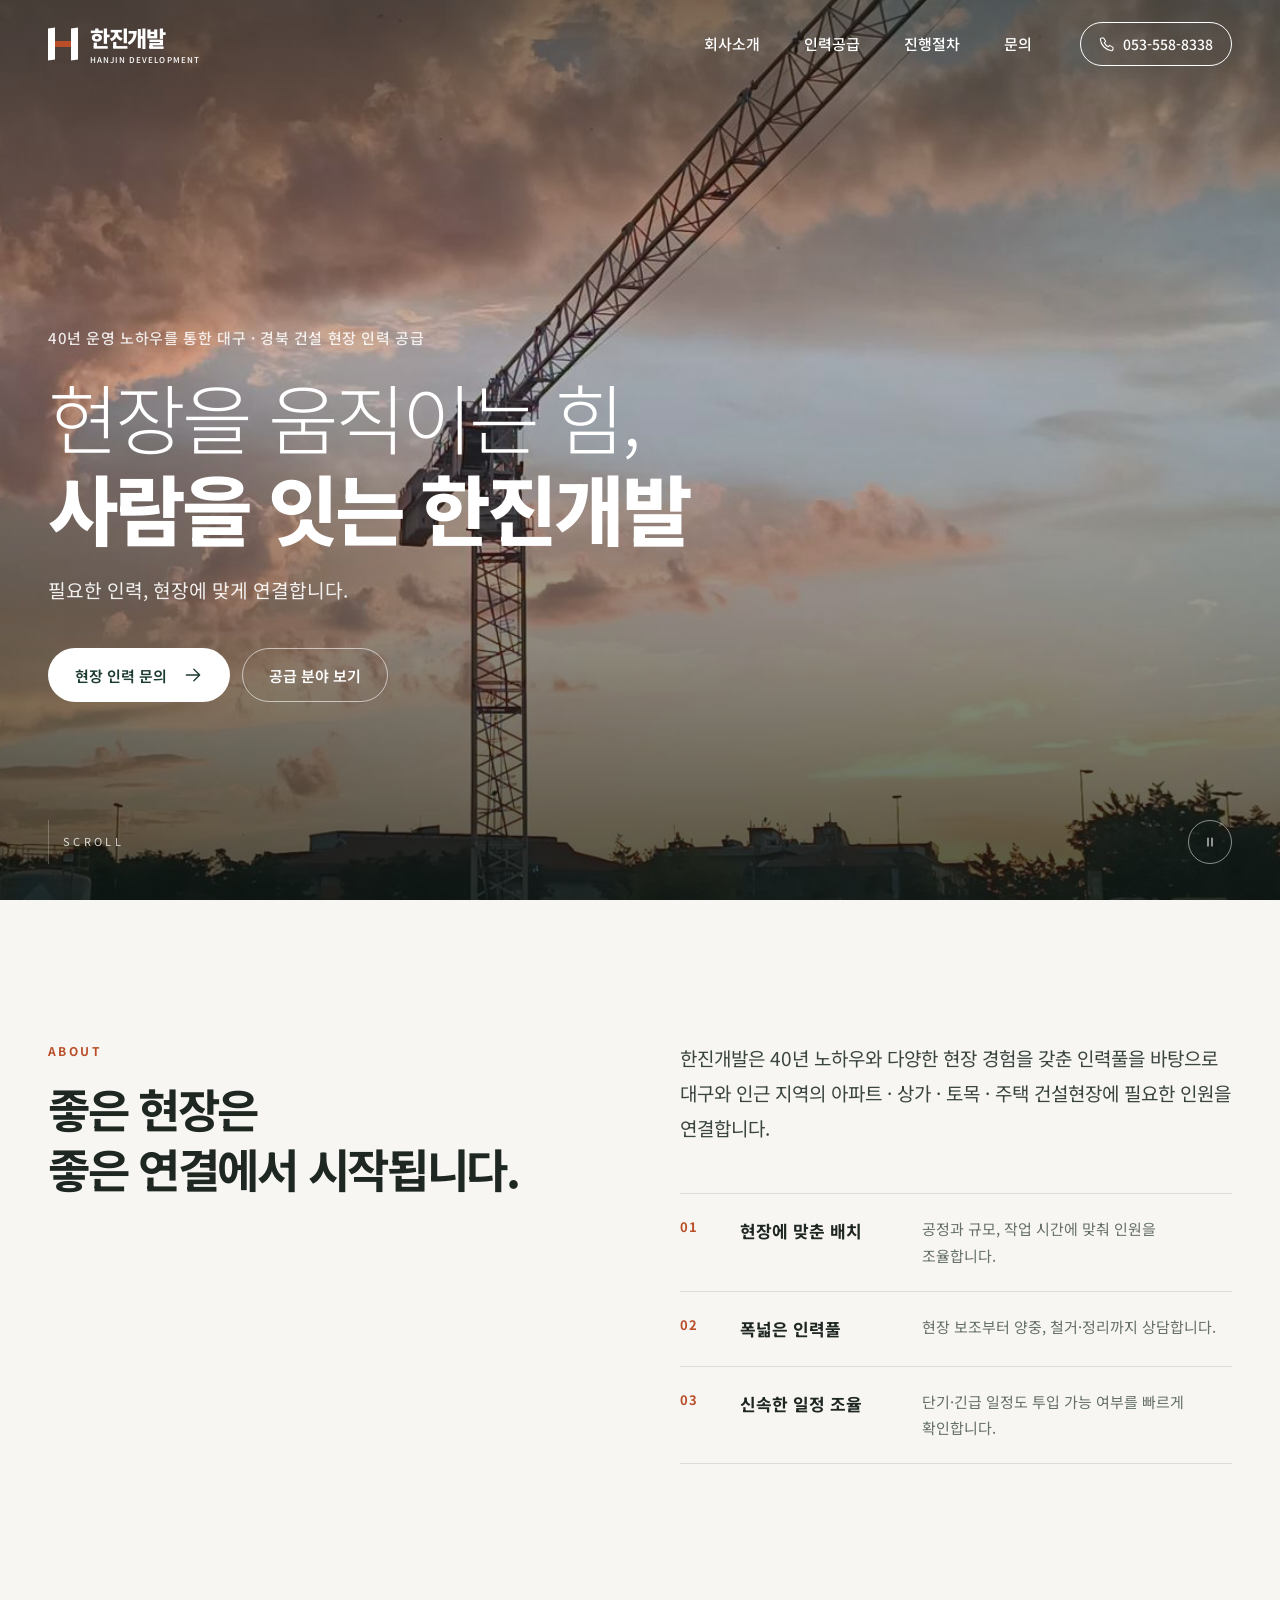
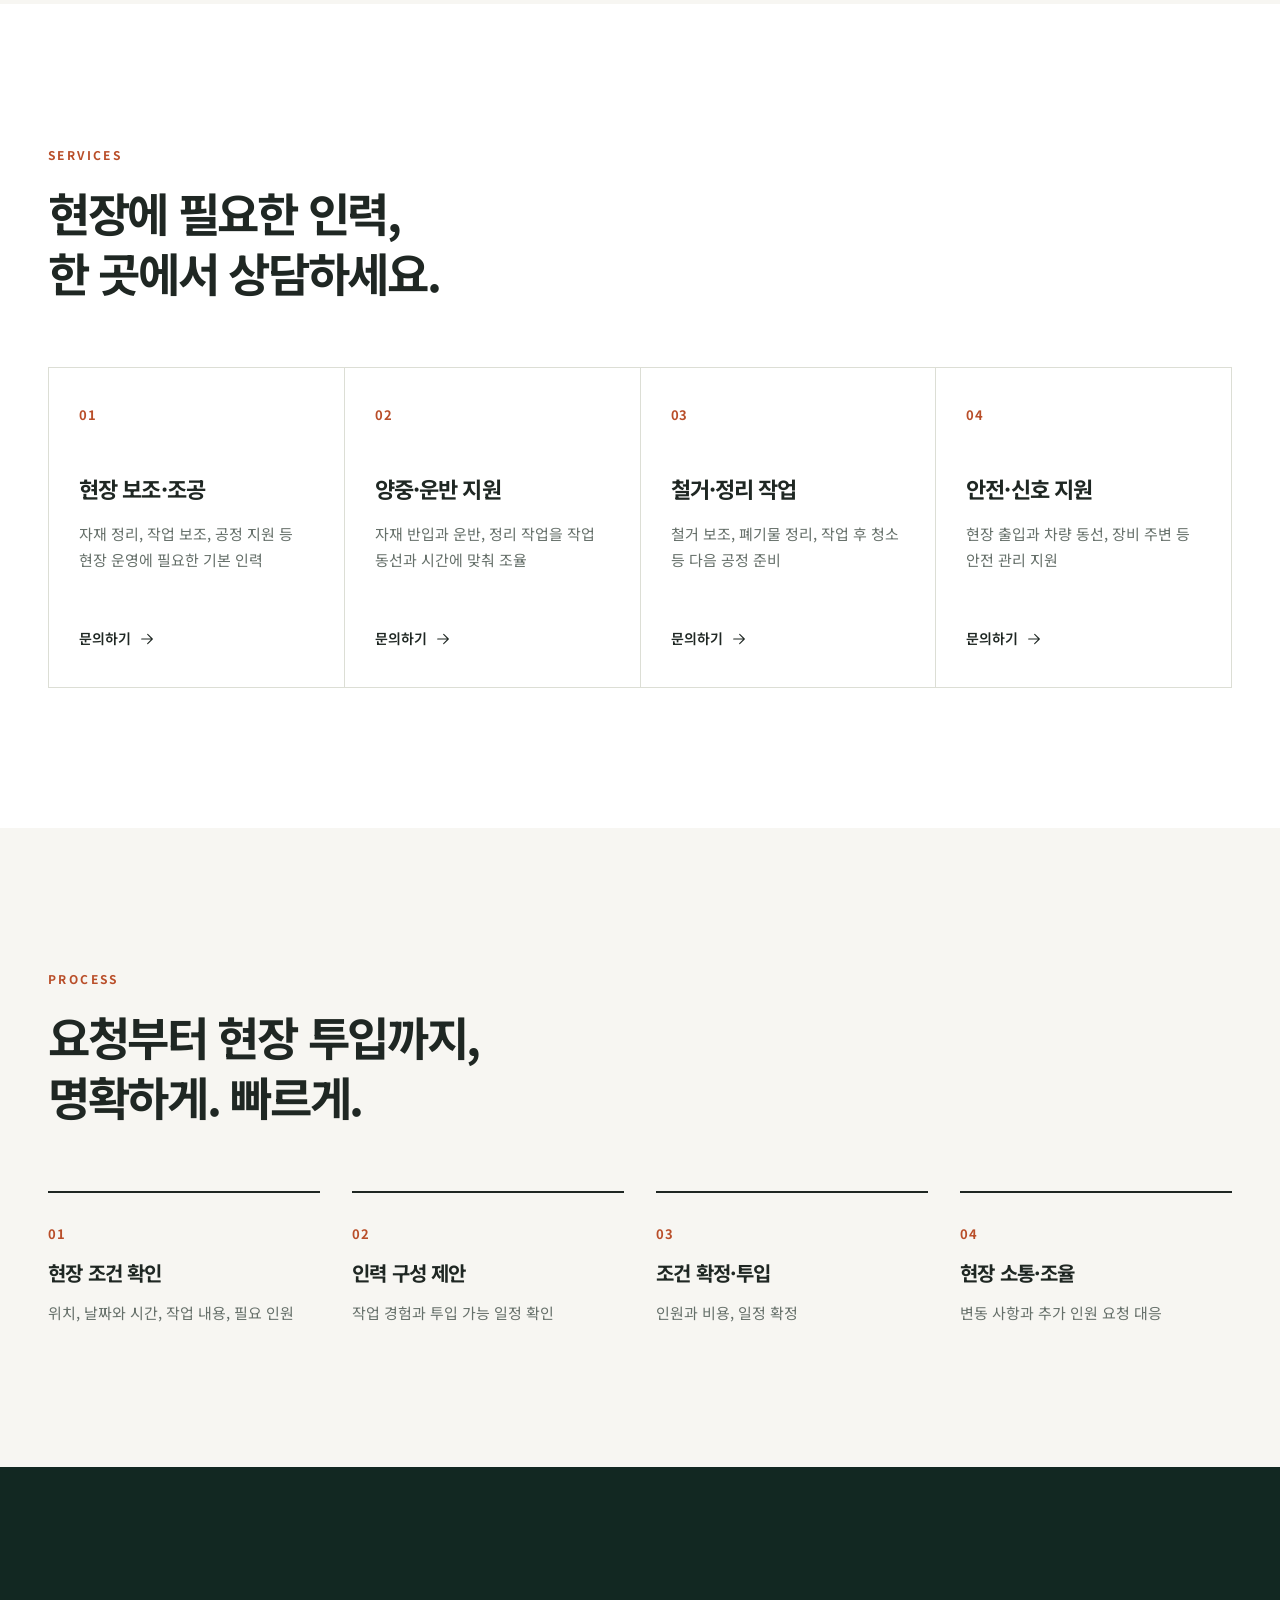
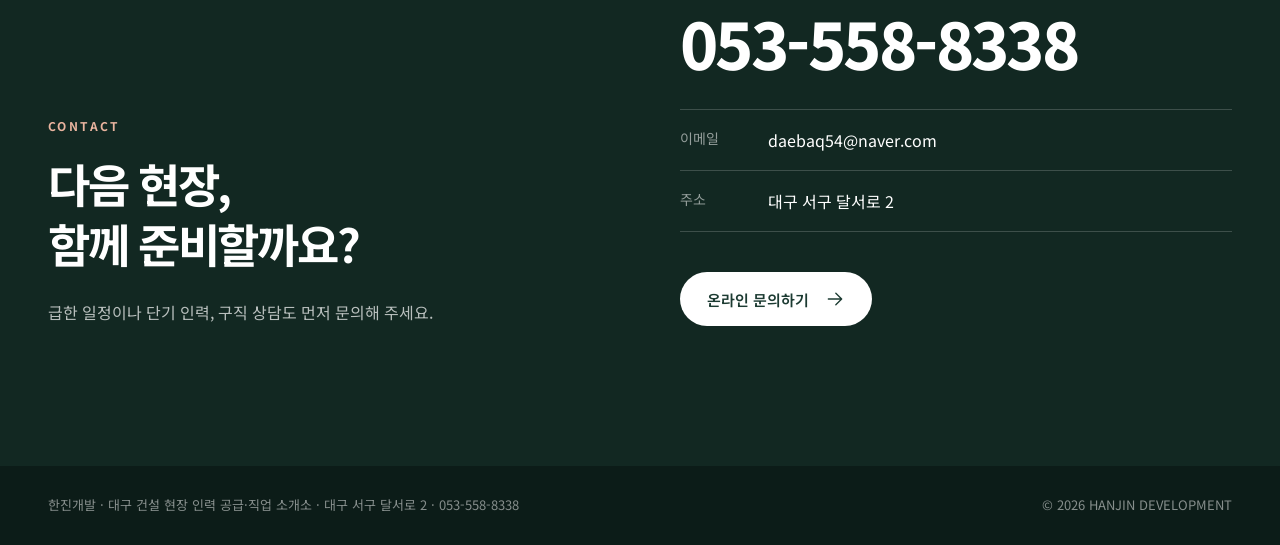
==== commit 4d0ffdf7: "Update stage hero eyebrow copy Co-Authored-By: Claude Opus 5.5 <noreply@anthropic.com>" ====
--- a/stage/index.html
+++ b/stage/index.html
@@ -17,7 +17,7 @@
   <link rel="preconnect" href="https://fonts.googleapis.com">
   <link rel="preconnect" href="https://fonts.gstatic.com" crossorigin>
   <link rel="stylesheet" href="https://fonts.googleapis.com/css2?family=Noto+Sans+KR:wght@300;400;500;700;800&display=swap">
-  <link rel="stylesheet" href="styles.css?v=20261016-sunset">
+  <link rel="stylesheet" href="styles.css?v=20261016-eyebrow">
   <script src="../email.js?v=20261015-web3forms" defer></script>
   <script src="script.js?v=20261016-stage" defer></script>
 </head>
@@ -55,7 +55,7 @@
       </video>
       <div class="hero-shade" aria-hidden="true"></div>
       <div class="hero-content">
-        <p class="hero-eyebrow">대구 · 인근 건설 현장 인력 공급</p>
+        <p class="hero-eyebrow">40년 운영 노하우를 통한 <br class="mobile-break">대구 · 경북 건설 현장 인력 공급</p>
         <h1 id="hero-title">현장을 움직이는 힘,<br><strong>사람을 잇는 한진개발</strong></h1>
         <p class="hero-description">필요한 인력, 현장에 맞게 연결합니다.</p>
         <div class="hero-actions">
--- a/stage/styles.css
+++ b/stage/styles.css
@@ -56,6 +56,7 @@
 .hero-shade{position:absolute;inset:0;background:linear-gradient(180deg,rgba(10,22,18,.55) 0%,rgba(10,22,18,.2) 40%,rgba(10,22,18,.7) 100%)}
 .hero-content{position:absolute;left:0;right:0;bottom:22%;width:min(1200px,calc(100% - 96px));margin-inline:auto;animation:rise 1.2s .2s both}
 .hero-eyebrow{font-size:15px;letter-spacing:.04em;font-weight:500;opacity:.85}
+.mobile-break{display:none}
 .hero h1{margin-top:20px;font-size:clamp(38px,6vw,84px);line-height:1.18;letter-spacing:-.05em;font-weight:300}
 .hero h1 strong{font-weight:800}
 .hero-description{margin-top:22px;font-size:clamp(16px,1.5vw,20px);opacity:.9}
@@ -209,6 +210,7 @@
   .dialog-intro{margin-bottom:24px}
 }
 @media (max-width:560px){
+  .mobile-break{display:inline}
   .service-grid,.process-steps{grid-template-columns:1fr}
   .service-card{min-height:auto;padding:30px 24px}
   .service-card strong{margin-top:8px}
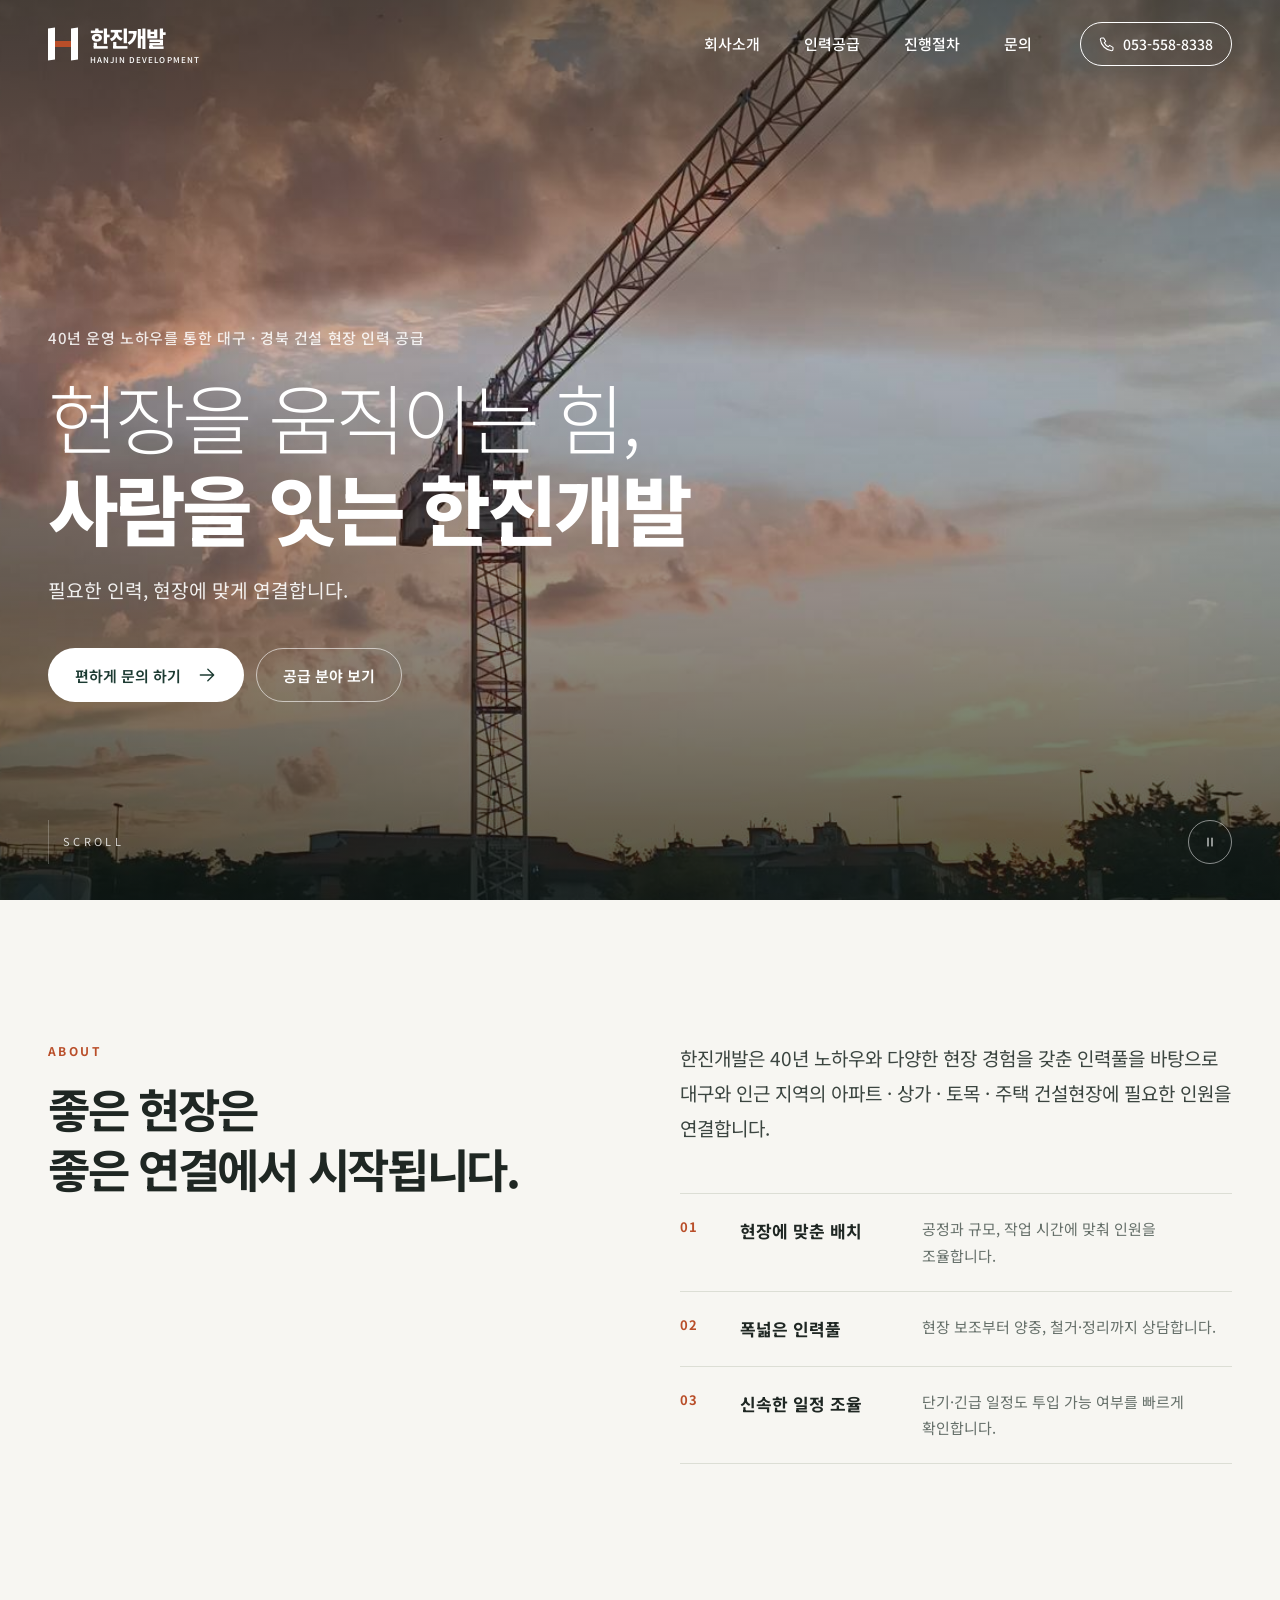
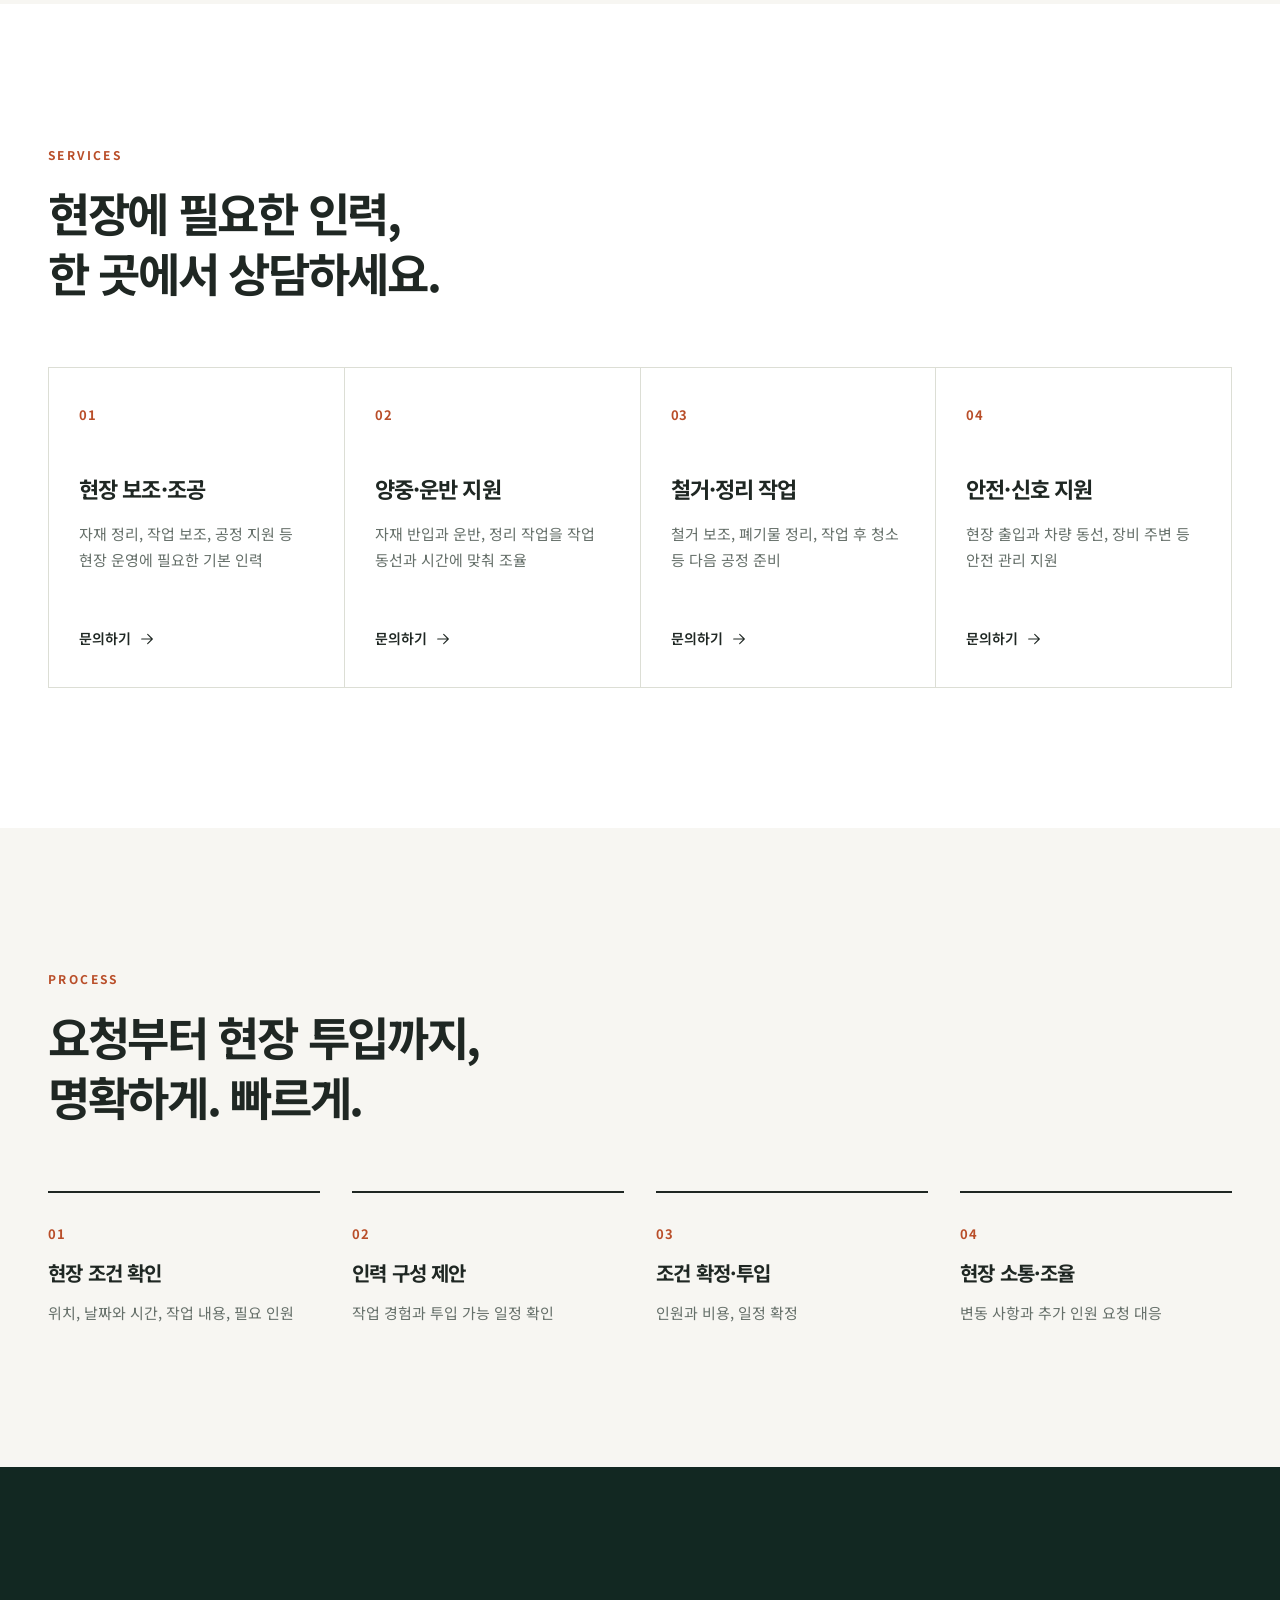
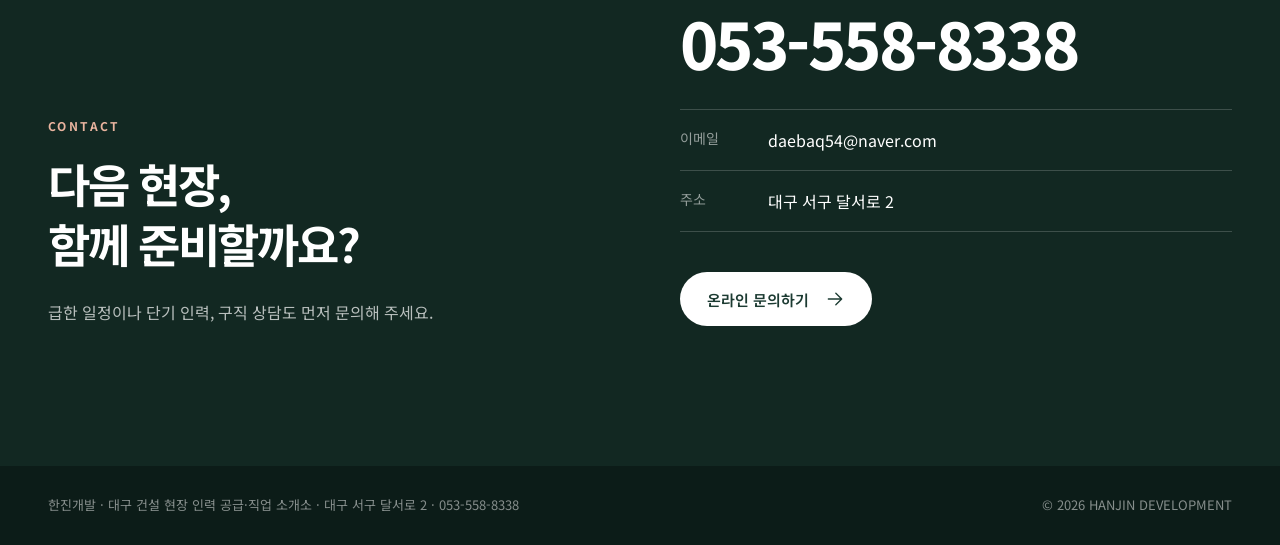
==== commit 412146b9: "Update" ====
--- a/stage/index.html
+++ b/stage/index.html
@@ -59,7 +59,7 @@
         <h1 id="hero-title">현장을 움직이는 힘,<br><strong>사람을 잇는 한진개발</strong></h1>
         <p class="hero-description">필요한 인력, 현장에 맞게 연결합니다.</p>
         <div class="hero-actions">
-          <button type="button" class="button button-light" data-inquiry>현장 인력 문의<svg aria-hidden="true" class="icon"><use href="#arrow"/></svg></button>
+          <button type="button" class="button button-light" data-inquiry>편하게 문의 하기<svg aria-hidden="true" class="icon"><use href="#arrow"/></svg></button>
           <a class="button button-ghost" href="#services">공급 분야 보기</a>
         </div>
       </div>
